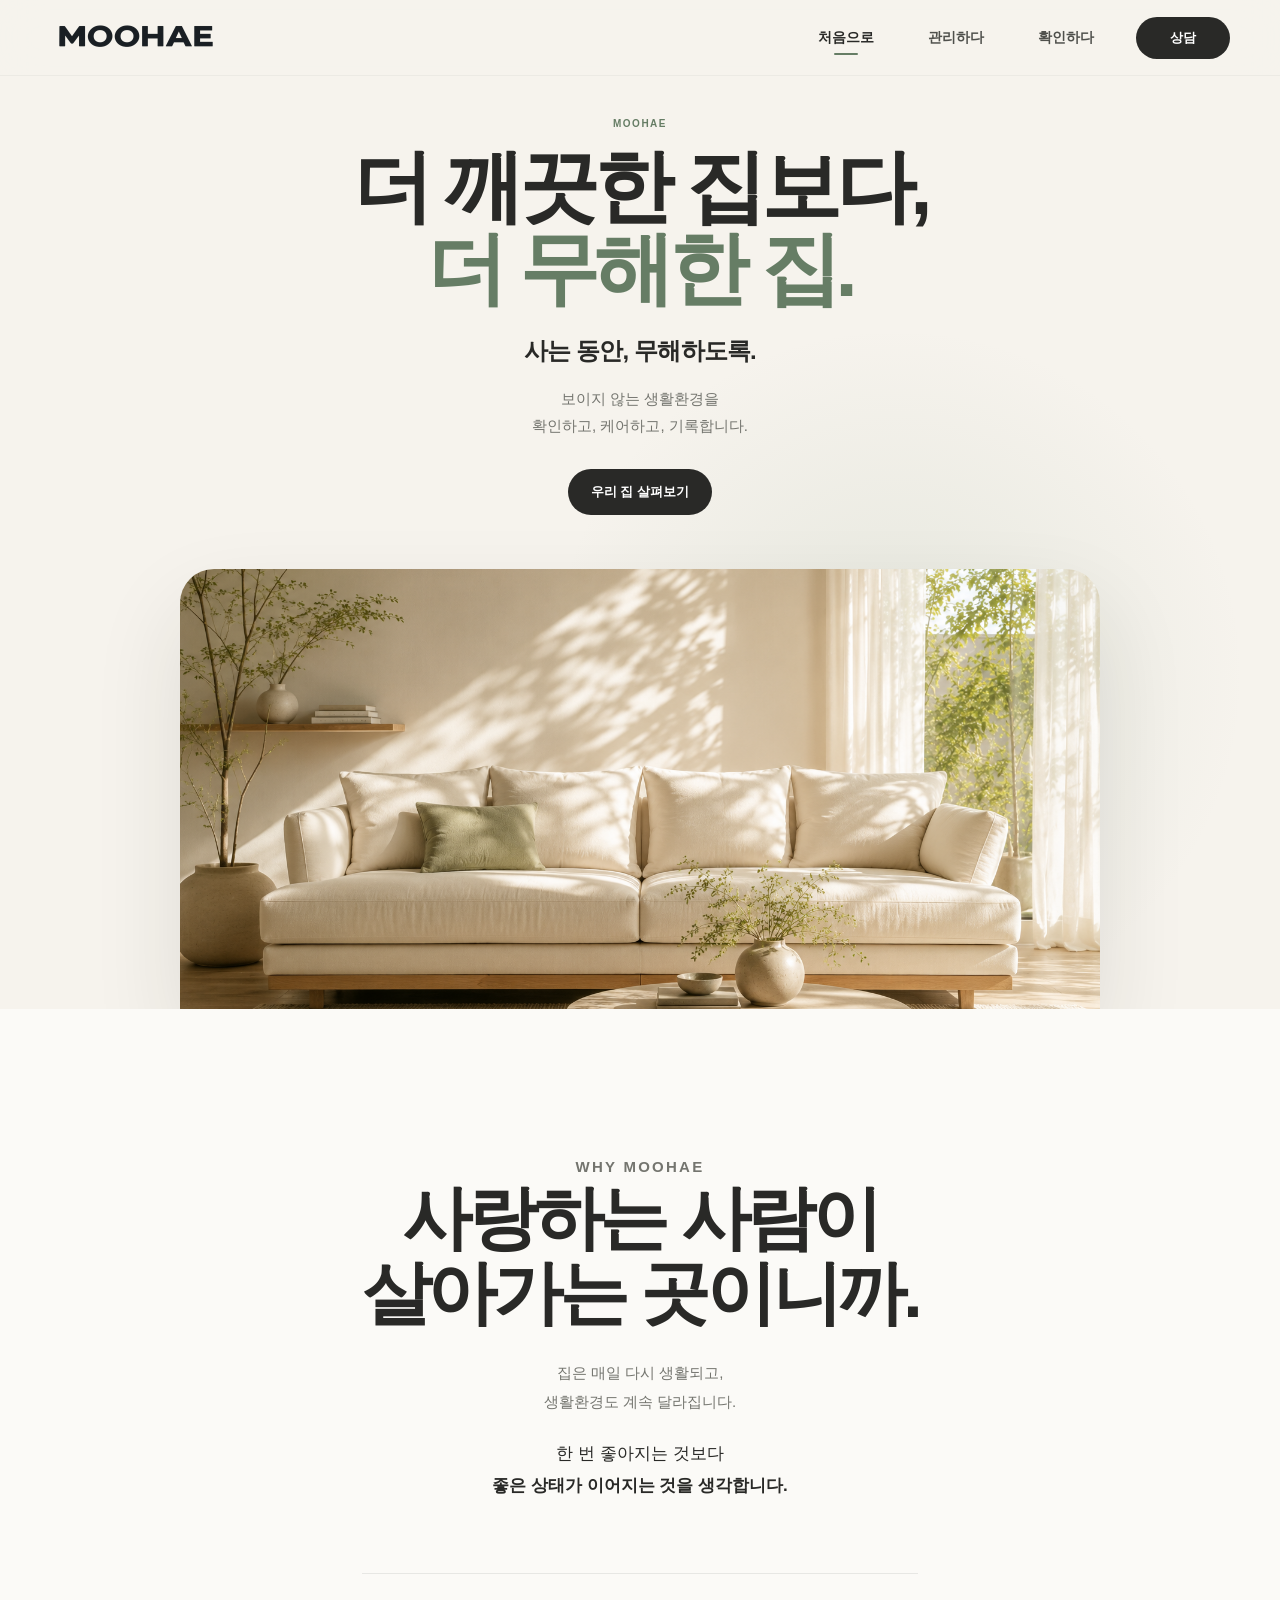
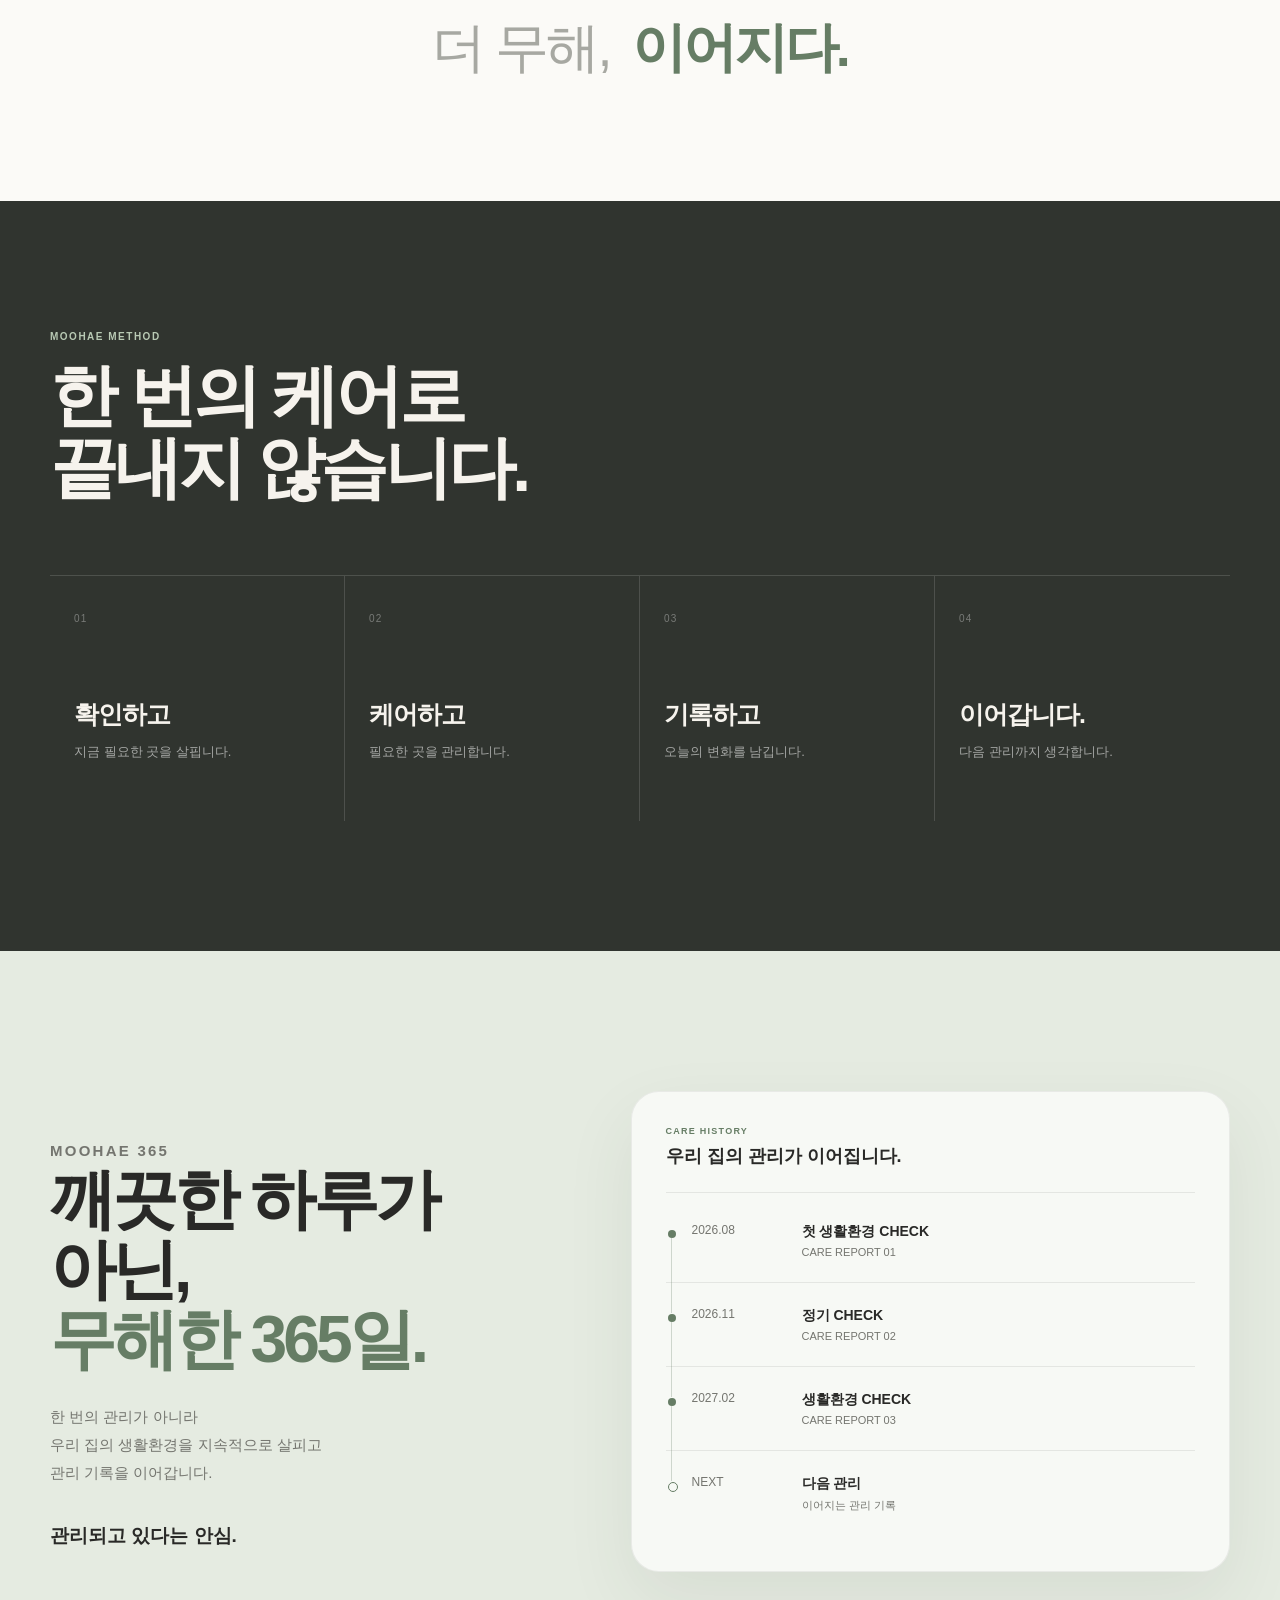
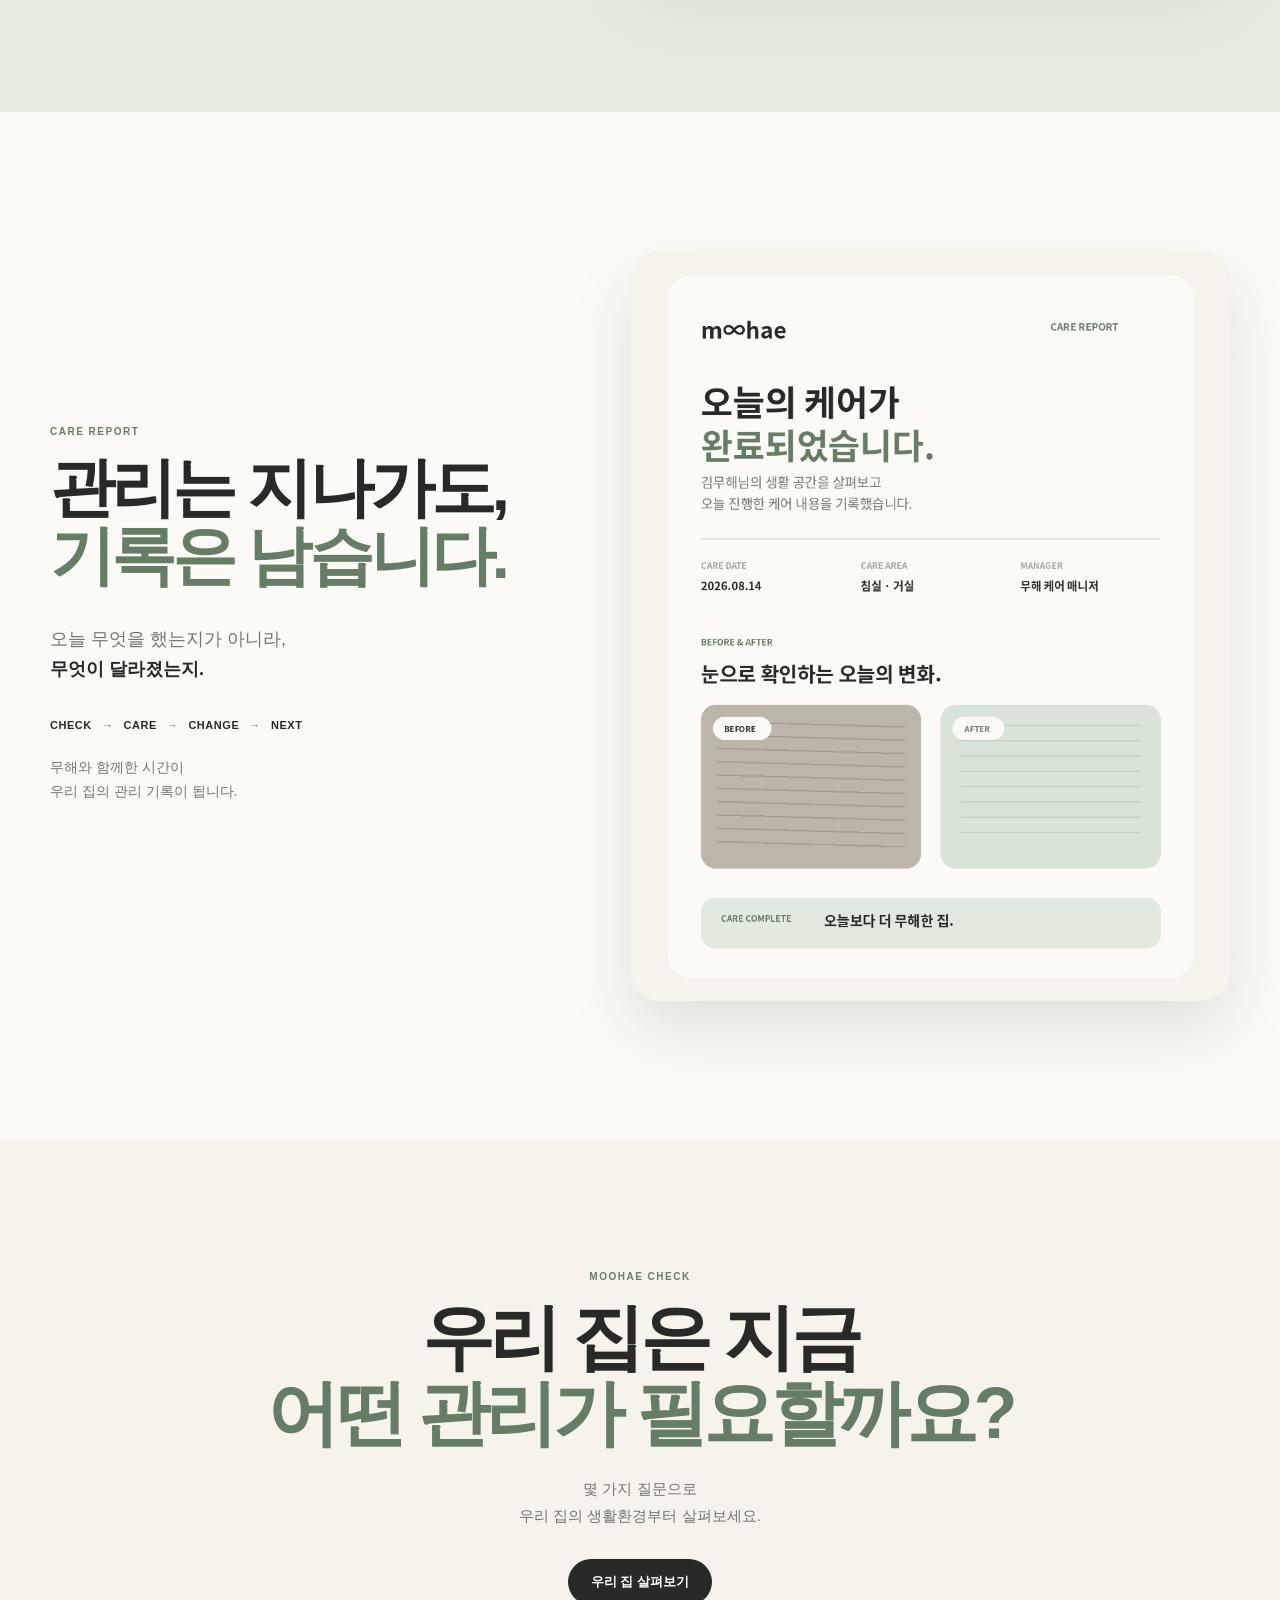
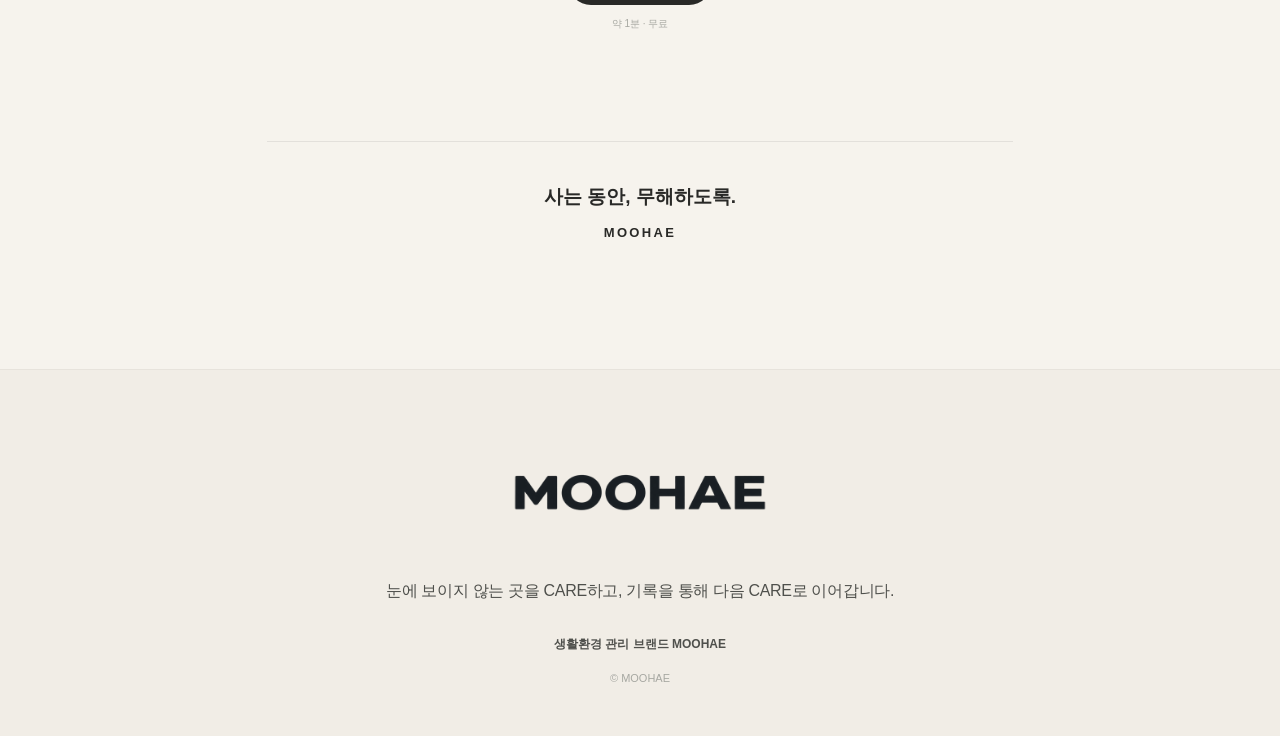
==== index.html @ 3dc52e5e "s" ====
<!DOCTYPE html>
<html lang="ko">
<head>
  <meta charset="UTF-8">
  <meta name="viewport" content="width=device-width,initial-scale=1,viewport-fit=cover">
  <title>무해 MOOHAE — 더 깨끗한 집보다, 더 무해한 집</title>
  <meta name="description" content="더 깨끗한 집보다, 더 무해한 집. 사는 동안, 무해하도록. 무해는 보이지 않는 생활환경을 확인하고, 케어하고, 기록하며 관리의 흐름을 이어갑니다.">
  <meta http-equiv="Content-Security-Policy" content="default-src 'self'; base-uri 'none'; object-src 'none'; script-src 'self'; style-src 'self' 'unsafe-inline'; img-src 'self' data:; font-src 'self'; connect-src 'none'; frame-src 'none'; media-src 'none'; form-action 'self'; upgrade-insecure-requests">
  <meta name="referrer" content="strict-origin-when-cross-origin">
  <link rel="stylesheet" href="./assets/css/site.css">
  <link rel="stylesheet" href="./assets/css/index.css?v=20260820-2">
</head>
<body data-page="home">
  <div id="site-header"></div>

  <main>
    <!-- 01 HERO -->
    <section class="hero" aria-labelledby="hero-title">
      <div class="hero-copy reveal">
        <p class="eyebrow">MOOHAE</p>
        <h1 id="hero-title">더 깨끗한 집보다,<strong>더 무해한 집.</strong></h1>
        <p class="hero-slogan">사는 동안, 무해하도록.</p>
        <p class="hero-description">보이지 않는 생활환경을<br>확인하고, 케어하고, 기록합니다.</p>
        <div class="hero-actions">
          <a href="./diagnosis.html" class="btn-primary">우리 집 살펴보기</a>
        </div>
      </div>
      <div class="hero-photo reveal" role="img" aria-label="햇살이 머무는 정돈된 생활 공간"></div>
    </section>

    <!-- 02 WHY -->
    <section class="why" id="point-of-view" aria-labelledby="why-title">
      <div class="why-inner reveal">
        <p class="eyebrow">WHY MOOHAE</p>
        <h2 id="why-title">사랑하는 사람이<br>살아가는 곳이니까.</h2>
        <p>집은 매일 다시 생활되고,<br>생활환경도 계속 달라집니다.</p>
        <p class="why-emphasis">한 번 좋아지는 것보다<br><strong>좋은 상태가 이어지는 것을 생각합니다.</strong></p>
        <div class="philosophy-signature" aria-label="무해 핵심 철학">
          <span>더 무해,</span>
          <strong>이어지다.</strong>
        </div>
      </div>
    </section>

    <!-- 03 METHOD -->
    <section class="method" aria-labelledby="method-title">
      <div class="wrap">
        <div class="method-header reveal">
          <p class="eyebrow">MOOHAE METHOD</p>
          <h2 id="method-title">한 번의 케어로<br>끝내지 않습니다.</h2>
        </div>

        <div class="method-grid">
          <article class="method-item reveal">
            <span>01</span>
            <h3>확인하고</h3>
            <p>지금 필요한 곳을 살핍니다.</p>
          </article>
          <article class="method-item reveal">
            <span>02</span>
            <h3>케어하고</h3>
            <p>필요한 곳을 관리합니다.</p>
          </article>
          <article class="method-item reveal">
            <span>03</span>
            <h3>기록하고</h3>
            <p>오늘의 변화를 남깁니다.</p>
          </article>
          <article class="method-item reveal">
            <span>04</span>
            <h3>이어갑니다.</h3>
            <p>다음 관리까지 생각합니다.</p>
          </article>
        </div>
      </div>
    </section>

    <!-- 04 MOOHAE 365 -->
    <section class="moohae365" id="moohae365" aria-labelledby="moohae365-title">
      <div class="wrap moohae365-grid">
        <div class="moohae365-copy reveal">
          <p class="eyebrow">MOOHAE 365</p>
          <h2 id="moohae365-title">깨끗한 하루가 아닌,<strong>무해한 365일.</strong></h2>
          <p>한 번의 관리가 아니라<br>우리 집의 생활환경을 지속적으로 살피고<br>관리 기록을 이어갑니다.</p>
          <p class="安心">관리되고 있다는 안심.</p>
        </div>

        <div class="history-card reveal" aria-label="MOOHAE 365 관리 이력 예시">
          <div class="history-head">
            <span>CARE HISTORY</span>
            <strong>우리 집의 관리가 이어집니다.</strong>
          </div>
          <ol class="history-line">
            <li>
              <time>2026.08</time>
              <div><strong>첫 생활환경 CHECK</strong><span>CARE REPORT 01</span></div>
            </li>
            <li>
              <time>2026.11</time>
              <div><strong>정기 CHECK</strong><span>CARE REPORT 02</span></div>
            </li>
            <li>
              <time>2027.02</time>
              <div><strong>생활환경 CHECK</strong><span>CARE REPORT 03</span></div>
            </li>
            <li class="next">
              <time>NEXT</time>
              <div><strong>다음 관리</strong><span>이어지는 관리 기록</span></div>
            </li>
          </ol>
        </div>
      </div>
    </section>

    <!-- 05 RECORD -->
    <section class="record" aria-labelledby="record-title">
      <div class="wrap record-grid">
        <div class="record-copy reveal">
          <p class="eyebrow">CARE REPORT</p>
          <h2 id="record-title">관리는 지나가도,<strong>기록은 남습니다.</strong></h2>
          <p class="record-quote">오늘 무엇을 했는지가 아니라,<br><strong>무엇이 달라졌는지.</strong></p>
          <div class="record-flow" aria-label="Care Report 구성">
            <span>CHECK</span><i>→</i><span>CARE</span><i>→</i><span>CHANGE</span><i>→</i><span>NEXT</span>
          </div>
          <p class="record-note">무해와 함께한 시간이<br>우리 집의 관리 기록이 됩니다.</p>
         
        </div>
        <div class="report-mini reveal"><img src="./assets/images/care-report-preview.png" alt="무해 Care Report 미리보기"></div>
      </div>
    </section>

    <!-- 06 FINAL -->
    <section class="final" aria-labelledby="final-title">
      <div class="final-inner reveal">
        <p class="eyebrow">MOOHAE CHECK</p>
        <h2 id="final-title">우리 집은 지금<br><strong>어떤 관리가 필요할까요?</strong></h2>
        <p>몇 가지 질문으로<br>우리 집의 생활환경부터 살펴보세요.</p>
        <a href="./diagnosis.html" class="btn-primary">우리 집 살펴보기</a>
        <small>약 1분 · 무료</small>

        <div class="final-signature">
          <p>사는 동안, 무해하도록.</p>
          <strong>MOOHAE</strong>
        </div>
      </div>
    </section>
  </main>

  <div id="site-footer"></div>
  <script src="./assets/js/site.js?v=20260903-1"></script>
  <script src="./assets/js/index.js"></script>
</body>
</html>
---- assets/css/site.css ----
/* ============================================================
   MOOHAE GLOBAL SITE
   SITE.CSS

   PUBLIC SITE
   - index.html
   - care.html
   - diagnosis.html

   FINAL LOGO:
   assets/images/moohae-logo.webp
   ============================================================ */


/* ============================================================
   ROOT
   ============================================================ */

:root {

  --cream:
    #f6f3ed;

  --cream-deep:
    #efebe4;

  --paper:
    #fbfaf7;

  --white:
    #ffffff;

  --ink:
    #292927;

  --ink-soft:
    #4f504c;

  --gray:
    #74756f;

  --gray-light:
    #a7a8a2;

  --sage:
    #8fa88c;

  --sage-dark:
    #667d65;

  --sage-soft:
    #e2e9df;

  --forest:
    #173c2c;

  --blue:
    #47778e;

  --line:
    rgba(
      41,
      41,
      39,
      0.09
    );

  --max:
    1180px;

  --header-height:
    76px;

  --ease:
    cubic-bezier(
      .22,
      1,
      .36,
      1
    );
}


/* ============================================================
   RESET
   ============================================================ */

* {
  box-sizing:
    border-box;
}


html {
  scroll-behavior:
    smooth;
}


body {
  margin:
    0;

  overflow-x:
    hidden;

  background:
    var(--cream);

  color:
    var(--ink);

  font-family:
    "Pretendard Variable",
    Pretendard,
    -apple-system,
    BlinkMacSystemFont,
    "Segoe UI",
    sans-serif;

  -webkit-font-smoothing:
    antialiased;

  text-rendering:
    optimizeLegibility;

  word-break:
    keep-all;
}


a {
  color:
    inherit;

  text-decoration:
    none;
}


img {
  max-width:
    100%;
}


button,
input,
textarea,
select {
  font:
    inherit;
}


/* ============================================================
   HEADER
   ============================================================ */

.nav {
  position:
    fixed;

  top:
    0;

  left:
    0;

  z-index:
    1000;

  width:
    100%;

  height:
    var(--header-height);

  background:
    rgba(
      246,
      243,
      237,
      .91
    );

  border-bottom:
    1px solid
    rgba(
      41,
      41,
      39,
      .045
    );

  backdrop-filter:
    blur(
      20px
    );

  -webkit-backdrop-filter:
    blur(
      20px
    );

  transition:
    background
      .25s ease,
    border-color
      .25s ease,
    box-shadow
      .25s ease;
}


.nav.scrolled {
  background:
    rgba(
      246,
      243,
      237,
      .98
    );

  border-bottom-color:
    var(--line);

  box-shadow:
    0 5px 24px
    rgba(
      36,
      39,
      33,
      .025
    );
}


.nav-inner {
  display:
    flex;

  align-items:
    center;

  width:
    min(
      var(--max),
      calc(
        100% - 48px
      )
    );

  height:
    100%;

  margin:
    0 auto;
}


/* ============================================================
   FINAL MOOHAE LOGO
   ============================================================ */

.logo {
  flex:
    0 0 auto;

  display:
    flex;

  align-items:
    center;

  justify-content:
    flex-start;

  width:
    172px;

  height:
    62px;

  overflow:
    visible;
}


.logo img {
  display:
    block;

  width:
    100%;

  height:
    58px;

  object-fit:
    contain;

  object-position:
    left center;

  background:
    transparent;

  border:
    0;

  outline:
    0;

  user-select:
    none;

  -webkit-user-drag:
    none;
}


/* ============================================================
   DESKTOP NAVIGATION
   ============================================================ */

.nav-menu {
  display:
    flex;

  align-items:
    center;

  gap:
    54px;

  margin-left:
    auto;

  color:
    var(--ink-soft);

  font-size:
    14px;

  font-weight:
    650;
}


.nav-menu a {
  position:
    relative;

  display:
    inline-flex;

  align-items:
    center;

  min-height:
    42px;

  padding:
    4px 0;

  transition:
    color
      .2s ease;
}


.nav-menu a:hover {
  color:
    var(--ink);
}


.nav-menu a::after {
  content:
    "";

  position:
    absolute;

  bottom:
    4px;

  left:
    50%;

  width:
    0;

  height:
    2px;

  border-radius:
    999px;

  background:
    var(--sage-dark);

  transform:
    translateX(
      -50%
    );

  transition:
    width
      .25s
      var(--ease);
}


.nav-menu a:hover::after {
  width:
    14px;
}


.nav-menu a.active {
  color:
    var(--ink);

  font-weight:
    750;
}


.nav-menu a.active::after {
  width:
    24px;
}


/* ============================================================
   CONSULT CTA
   ============================================================ */

.nav-cta {
  display:
    inline-flex;

  align-items:
    center;

  justify-content:
    center;

  flex:
    0 0 auto;

  min-width:
    94px;

  min-height:
    42px;

  margin-left:
    42px;

  padding:
    0 22px;

  border-radius:
    999px;

  background:
    var(--ink);

  color:
    #ffffff;

  font-size:
    13px;

  font-weight:
    750;

  white-space:
    nowrap;

  transition:
    transform
      .2s ease,
    background
      .2s ease;
}


.nav-cta:hover {
  transform:
    translateY(
      -1px
    );

  background:
    #1f201e;
}


/* ============================================================
   MOBILE TOGGLE
   ============================================================ */

.mobile-toggle {
  display:
    none;

  flex-direction:
    column;

  align-items:
    center;

  justify-content:
    center;

  gap:
    5px;

  width:
    44px;

  height:
    44px;

  margin-left:
    auto;

  padding:
    8px;

  border:
    0;

  border-radius:
    999px;

  background:
    transparent;

  cursor:
    pointer;
}


.mobile-toggle span {
  display:
    block;

  width:
    24px;

  height:
    2px;

  border-radius:
    99px;

  background:
    var(--ink);

  transform-origin:
    center;

  transition:
    transform
      .22s ease,
    opacity
      .18s ease;
}


.mobile-toggle.open span:nth-child(1) {
  transform:
    translateY(
      7px
    )
    rotate(
      45deg
    );
}


.mobile-toggle.open span:nth-child(2) {
  opacity:
    0;
}


.mobile-toggle.open span:nth-child(3) {
  transform:
    translateY(
      -7px
    )
    rotate(
      -45deg
    );
}


/* ============================================================
   MOBILE PANEL
   ============================================================ */

.mobile-panel {
  display:
    none;

  position:
    fixed;

  top:
    var(--header-height);

  right:
    0;

  left:
    0;

  z-index:
    999;

  padding:
    14px 24px 28px;

  background:
    rgba(
      246,
      243,
      237,
      .985
    );

  border-bottom:
    1px solid
    var(--line);

  backdrop-filter:
    blur(
      20px
    );

  -webkit-backdrop-filter:
    blur(
      20px
    );

  box-shadow:
    0 14px 30px
    rgba(
      36,
      39,
      33,
      .05
    );
}


.mobile-panel.open {
  display:
    block;
}


.mobile-panel > a {
  display:
    flex;

  align-items:
    center;

  min-height:
    58px;

  border-bottom:
    1px solid
    var(--line);

  color:
    var(--gray);

  font-size:
    15px;

  font-weight:
    650;
}


.mobile-panel > a.active {
  color:
    var(--ink);

  font-weight:
    800;
}


.mobile-panel .mobile-consult-link {
  justify-content:
    center;

  min-height:
    50px;

  margin-top:
    18px;

  border:
    0;

  border-radius:
    999px;

  background:
    var(--ink);

  color:
    #fff;

  font-weight:
    750;
}


/* ============================================================
   COMMON LAYOUT
   ============================================================ */

.wrap {
  width:
    min(
      var(--max),
      calc(
        100% - 48px
      )
    );

  margin:
    0 auto;
}


.eyebrow {
  margin:
    0 0 17px;

  color:
    var(--sage-dark);

  font-size:
    10px;

  font-weight:
    800;

  letter-spacing:
    .15em;
}


/* ============================================================
   COMMON BUTTONS
   ============================================================ */

.btn-primary {
  display:
    inline-flex;

  align-items:
    center;

  justify-content:
    center;

  min-height:
    46px;

  padding:
    0 23px;

  border:
    0;

  border-radius:
    999px;

  background:
    var(--ink);

  color:
    #ffffff;

  font-size:
    13px;

  font-weight:
    700;

  cursor:
    pointer;

  transition:
    transform
      .2s ease,
    background
      .2s ease;
}


.btn-primary:hover {
  transform:
    translateY(
      -1px
    );

  background:
    #1f201e;
}


.btn-text {
  display:
    inline-flex;

  align-items:
    center;

  color:
    var(--blue);

  font-size:
    13px;

  font-weight:
    650;
}


.btn-text::after {
  content:
    " →";

  margin-left:
    3px;
}


/* ============================================================
   FOOTER
   ============================================================ */

.footer {
  padding:
    78px 24px 52px;

  overflow:
    hidden;

  text-align:
    center;

  background:
    #f1ede6;

  border-top:
    1px solid
    rgba(
      41,
      41,
      39,
      .05
    );

  color:
    var(--gray);
}


/* ============================================================
   FOOTER LOGO
   ============================================================ */

.footer-logo {
  display:
    flex;

  align-items:
    center;

  justify-content:
    center;

  width:
    280px;

  margin:
    0 auto 34px;

  overflow:
    visible;
}


.footer-logo img {
  display:
    block;

  width:
    100%;

  height:
    auto;

  max-height:
    150px;

  object-fit:
    contain;

  object-position:
    center;

  background:
    transparent;

  border:
    0;

  user-select:
    none;

  -webkit-user-drag:
    none;
}


.footer-message {
  max-width:
    720px;

  margin:
    0 auto;

  color:
    var(--ink-soft);

  font-size:
    16px;

  line-height:
    1.8;

  letter-spacing:
    -.02em;
}


.footer-brand {
  margin:
    30px 0 0;

  color:
    var(--ink-soft);

  font-size:
    12px;

  font-weight:
    600;
}


.footer-copyright {
  margin:
    19px 0 0;

  color:
    var(--gray-light);

  font-size:
    11px;
}


/* ============================================================
   REVEAL
   ============================================================ */

.reveal {
  opacity:
    0;

  filter:
    blur(
      7px
    );

  transform:
    translateY(
      12px
    );

  transition:
    opacity
      .85s
      var(--ease),
    filter
      .9s
      var(--ease),
    transform
      .9s
      var(--ease);
}


.reveal.in-view {
  opacity:
    1;

  filter:
    none;

  transform:
    none;
}


/* ============================================================
   TABLET
   ============================================================ */

@media (
  max-width:
    920px
) {

  .logo {
    width:
      154px;
  }


  .nav-menu {
    gap:
      32px;

    font-size:
      13px;
  }


  .nav-cta {
    min-width:
      86px;

    margin-left:
      28px;

    padding:
      0 18px;
  }

}


/* ============================================================
   MOBILE
   ============================================================ */

@media (
  max-width:
    768px
) {

  :root {
    --header-height:
      66px;
  }


  .nav-inner,
  .wrap {
    width:
      calc(
        100% - 32px
      );
  }


  /* ----------------------------------------------------------
     Mobile logo
     ---------------------------------------------------------- */

  .logo {
    width:
      132px;

    height:
      54px;
  }


  .logo img {
    width:
      100%;

    height:
      48px;

    object-fit:
      contain;

    object-position:
      left center;
  }


  .nav-menu,
  .nav-cta {
    display:
      none;
  }


  .mobile-toggle {
    display:
      flex;
  }


  .mobile-panel {
    top:
      var(--header-height);

    padding-right:
      20px;

    padding-left:
      20px;
  }


  /* ----------------------------------------------------------
     Footer
     ---------------------------------------------------------- */

  .footer {
    padding:
      64px 20px 44px;
  }


  .footer-logo {
    width:
      230px;

    margin-bottom:
      28px;
  }


  .footer-logo img {
    max-height:
      125px;
  }


  .footer-message {
    max-width:
      340px;

    font-size:
      14px;

    line-height:
      1.75;
  }


  .footer-brand {
    margin-top:
      25px;

    font-size:
      11px;
  }


  .footer-copyright {
    font-size:
      10px;
  }

}


/* ============================================================
   SMALL MOBILE
   ============================================================ */

@media (
  max-width:
    420px
) {

  .nav-inner {
    width:
      calc(
        100% - 26px
      );
  }


  .logo {
    width:
      120px;

    height:
      50px;
  }


  .logo img {
    height:
      44px;
  }


  .mobile-toggle {
    width:
      40px;

    height:
      40px;
  }


  .footer-logo {
    width:
      210px;
  }

}


/* ============================================================
   VERY SMALL MOBILE
   ============================================================ */

@media (
  max-width:
    350px
) {

  .logo {
    width:
      108px;
  }


  .footer-logo {
    width:
      190px;
  }

}


/* ============================================================
   REDUCED MOTION
   ============================================================ */

@media (
  prefers-reduced-motion:
    reduce
) {

  html {
    scroll-behavior:
      auto;
  }


  *,
  *::before,
  *::after {
    animation-duration:
      .01ms !important;

    animation-iteration-count:
      1 !important;

    transition-duration:
      .01ms !important;
  }


  .reveal {
    opacity:
      1;

    filter:
      none;

    transform:
      none;
  }

}
---- assets/css/index.css ----
:root{
  --v3-dark:#30342f;
  --v3-warm:#f6f3ed;
  --v3-paper:#fbfaf7;
  --v3-sage:#667d65;
  --v3-soft:#e5ebe1;
}

.hero{
  min-height:100svh;
  padding:118px 20px 0;
  text-align:center;
  background:radial-gradient(circle at 70% 67%,rgba(143,168,140,.16),transparent 31%),var(--cream)
}
.hero-copy{max-width:820px;margin:auto}
.hero h1{margin:0;font-size:clamp(46px,6.3vw,80px);line-height:1.03;letter-spacing:-.065em;font-weight:650}
.hero h1 strong{display:block;color:var(--sage-dark);font-weight:750}
.hero-slogan{margin:24px 0 0;font-size:clamp(18px,2vw,24px);font-weight:650;letter-spacing:-.035em}
.hero-description{margin:18px auto 0;color:var(--gray);font-size:15px;line-height:1.8}
.hero-actions{margin-top:30px}
.hero-photo{
  width:min(920px,94vw);height:440px;margin:54px auto 0;border-radius:34px 34px 0 0;
  background-image:url("../images/hero-sofa.png");background-size:cover;background-position:center;
  box-shadow:0 40px 90px rgba(40,40,30,.11)
}

.why{
  min-height:88svh;padding:110px 24px;display:flex;align-items:center;justify-content:center;
  text-align:center;background:var(--paper)
}
.why-inner{max-width:850px}
.why h2{margin:0;font-size:clamp(42px,5.7vw,70px);line-height:1.07;letter-spacing:-.06em}
.why p{margin:28px auto 0;color:var(--gray);font-size:15px;line-height:1.9}
.why .why-emphasis{margin-top:22px;color:var(--ink);font-size:17px}
.philosophy-signature{margin-top:70px;padding-top:38px;border-top:1px solid var(--line);font-size:clamp(31px,4.4vw,54px);letter-spacing:-.055em}
.philosophy-signature span{color:var(--gray-light)}
.philosophy-signature strong{margin-left:10px;color:var(--sage-dark)}

.method{padding:130px 0;background:var(--v3-dark);color:#f6f3ed}
.method .eyebrow{color:#b8c9b4}
.method-header{max-width:760px;margin-bottom:72px}
.method-header h2{margin:0;font-size:clamp(42px,5.6vw,68px);line-height:1.06;letter-spacing:-.06em}
.method-grid{display:grid;grid-template-columns:repeat(4,1fr);border-top:1px solid rgba(255,255,255,.14)}
.method-item{min-height:245px;padding:32px 24px;border-right:1px solid rgba(255,255,255,.14)}
.method-item:last-child{border-right:0}
.method-item>span{color:rgba(255,255,255,.35);font-size:10px;letter-spacing:.12em}
.method-item h3{margin:72px 0 10px;font-size:25px;letter-spacing:-.04em}
.method-item p{margin:0;color:rgba(255,255,255,.56);font-size:13px;line-height:1.7}

.moohae365{padding:140px 0;background:var(--v3-soft)}
.moohae365-grid{display:grid;grid-template-columns:.9fr 1.1fr;gap:90px;align-items:center}
.moohae365-copy h2{margin:0;font-size:clamp(42px,5.5vw,66px);line-height:1.06;letter-spacing:-.06em}
.moohae365-copy h2 strong{display:block;color:var(--sage-dark)}
.moohae365-copy>p{margin:28px 0 0;color:var(--gray);font-size:15px;line-height:1.85}
.moohae365-copy .安心{margin-top:32px;color:var(--ink);font-size:19px;font-weight:750}
.history-card{padding:34px;border-radius:28px;background:rgba(255,255,255,.68);border:1px solid rgba(41,41,39,.07);box-shadow:0 28px 70px rgba(55,65,50,.08)}
.history-head{padding-bottom:24px;border-bottom:1px solid var(--line)}
.history-head span{display:block;color:var(--sage-dark);font-size:9px;font-weight:800;letter-spacing:.14em}
.history-head strong{display:block;margin-top:8px;font-size:18px}
.history-line{list-style:none;margin:0;padding:6px 0 0}
.history-line li{position:relative;display:grid;grid-template-columns:90px 1fr;gap:20px;padding:24px 0 24px 26px;border-bottom:1px solid var(--line)}
.history-line li:last-child{border-bottom:0}
.history-line li::before{content:"";position:absolute;left:2px;top:31px;width:8px;height:8px;border-radius:50%;background:var(--sage-dark)}
.history-line li:not(:last-child)::after{content:"";position:absolute;left:5px;top:39px;bottom:-31px;width:1px;background:rgba(102,125,101,.28)}
.history-line time{color:var(--gray);font-size:12px}
.history-line div strong,.history-line div span{display:block}
.history-line div strong{font-size:14px}.history-line div span{margin-top:5px;color:var(--gray);font-size:11px}
.history-line .next::before{background:transparent;border:1px solid var(--sage-dark)}

.record{padding:140px 0;background:var(--paper)}
.record-grid{display:grid;grid-template-columns:.9fr 1.1fr;gap:90px;align-items:center}
.record-copy h2{margin:0;font-size:clamp(42px,5.4vw,65px);line-height:1.06;letter-spacing:-.06em}
.record-copy h2 strong{display:block;color:var(--sage-dark)}
.record-quote{margin:34px 0 0;color:var(--gray);font-size:18px;line-height:1.65}
.record-quote strong{color:var(--ink)}
.record-flow{margin:34px 0 0;display:flex;align-items:center;gap:10px;flex-wrap:wrap;color:var(--ink);font-size:11px;font-weight:750;letter-spacing:.05em}
.record-flow i{color:var(--sage-dark);font-style:normal}
.record-note{margin:24px 0;color:var(--gray);font-size:14px;line-height:1.75}
.report-mini{
  width:100%;
  border-radius:28px;
  overflow:hidden;
  background:var(--cream-deep);
  box-shadow:0 28px 65px rgba(41,41,39,.12);
}
.report-mini img{
  display:block;
  width:100%;
  height:auto;
  object-fit:contain;
  object-position:center top;
}

.final{
  min-height:92svh;padding:110px 24px;display:flex;align-items:center;justify-content:center;
  text-align:center;background:var(--cream)
}
.final-inner{max-width:820px}
.final h2{margin:0;font-size:clamp(43px,6vw,72px);line-height:1.06;letter-spacing:-.062em}
.final h2 strong{display:block;color:var(--sage-dark)}
.final-inner>p:not(.eyebrow){margin:24px auto 30px;color:var(--gray);font-size:15px;line-height:1.8}
.final small{display:block;margin-top:12px;color:var(--gray-light);font-size:10px}
.final-signature{margin-top:110px;padding-top:42px;border-top:1px solid var(--line)}
.final-signature p{margin:0!important;color:var(--ink)!important;font-size:19px!important;font-weight:650}
.final-signature strong{display:block;margin-top:15px;font-size:13px;letter-spacing:.18em}

@media(max-width:768px){
  .hero{min-height:auto;padding-top:96px}.hero h1{max-width:370px;margin:auto;font-size:clamp(40px,11vw,48px)}
  .hero-slogan{font-size:18px}.hero-description{font-size:13px}.hero-photo{height:300px;margin-top:40px;border-radius:24px 24px 0 0}
  .why{min-height:78svh;padding:90px 20px}.why h2{font-size:39px}.why p{font-size:14px}.why .why-emphasis{font-size:15px}.philosophy-signature{margin-top:55px;font-size:31px}.philosophy-signature strong{display:block;margin:5px 0 0}
  .method{padding:90px 0}.method-header{text-align:center;margin:0 auto 50px}.method-header h2{font-size:39px}
  .method-grid{grid-template-columns:1fr 1fr}.method-item{min-height:190px;padding:24px 18px;border-bottom:1px solid rgba(255,255,255,.14)}.method-item:nth-child(2){border-right:0}.method-item h3{margin-top:45px;font-size:21px}
  .moohae365{padding:95px 0}.moohae365-grid{grid-template-columns:1fr;gap:45px}.moohae365-copy{text-align:center}.moohae365-copy h2{font-size:39px}.moohae365-copy>p{font-size:14px}.history-card{padding:25px 22px}.history-line li{grid-template-columns:70px 1fr;gap:12px;padding-left:22px}
  .record{padding:95px 0}.record-grid{grid-template-columns:1fr;gap:45px;text-align:center}.record-copy h2{font-size:39px}.record-flow{justify-content:center}.record-note{font-size:13px}.report-mini{min-height:0;transform:none}.report-mini img{width:100%;height:auto}
  .final{min-height:82svh;padding:90px 20px}.final h2{font-size:40px}.final-signature{margin-top:85px}
}


/* ===== V3 FIX: layout isolation / image alignment ===== */
.hero,
.why,
.method,
.moohae365,
.record,
.final{
  position:relative;
  width:100%;
  overflow:hidden;
}

.moohae365-grid,
.record-grid{
  min-width:0;
}

.moohae365-grid > *,
.record-grid > *{
  min-width:0;
}

.hero-photo{
  display:block;
  margin-left:auto;
  margin-right:auto;
  background-position:center center !important;
}

.history-card,
.report-mini{
  justify-self:stretch;
  align-self:center;
}

@media(max-width:768px){
  .moohae365-grid,
  .record-grid{
    display:grid !important;
    grid-template-columns:minmax(0,1fr) !important;
  }

  .history-card,
  .report-mini{
    width:100%;
    max-width:100%;
    margin-left:auto;
    margin-right:auto;
  }
}
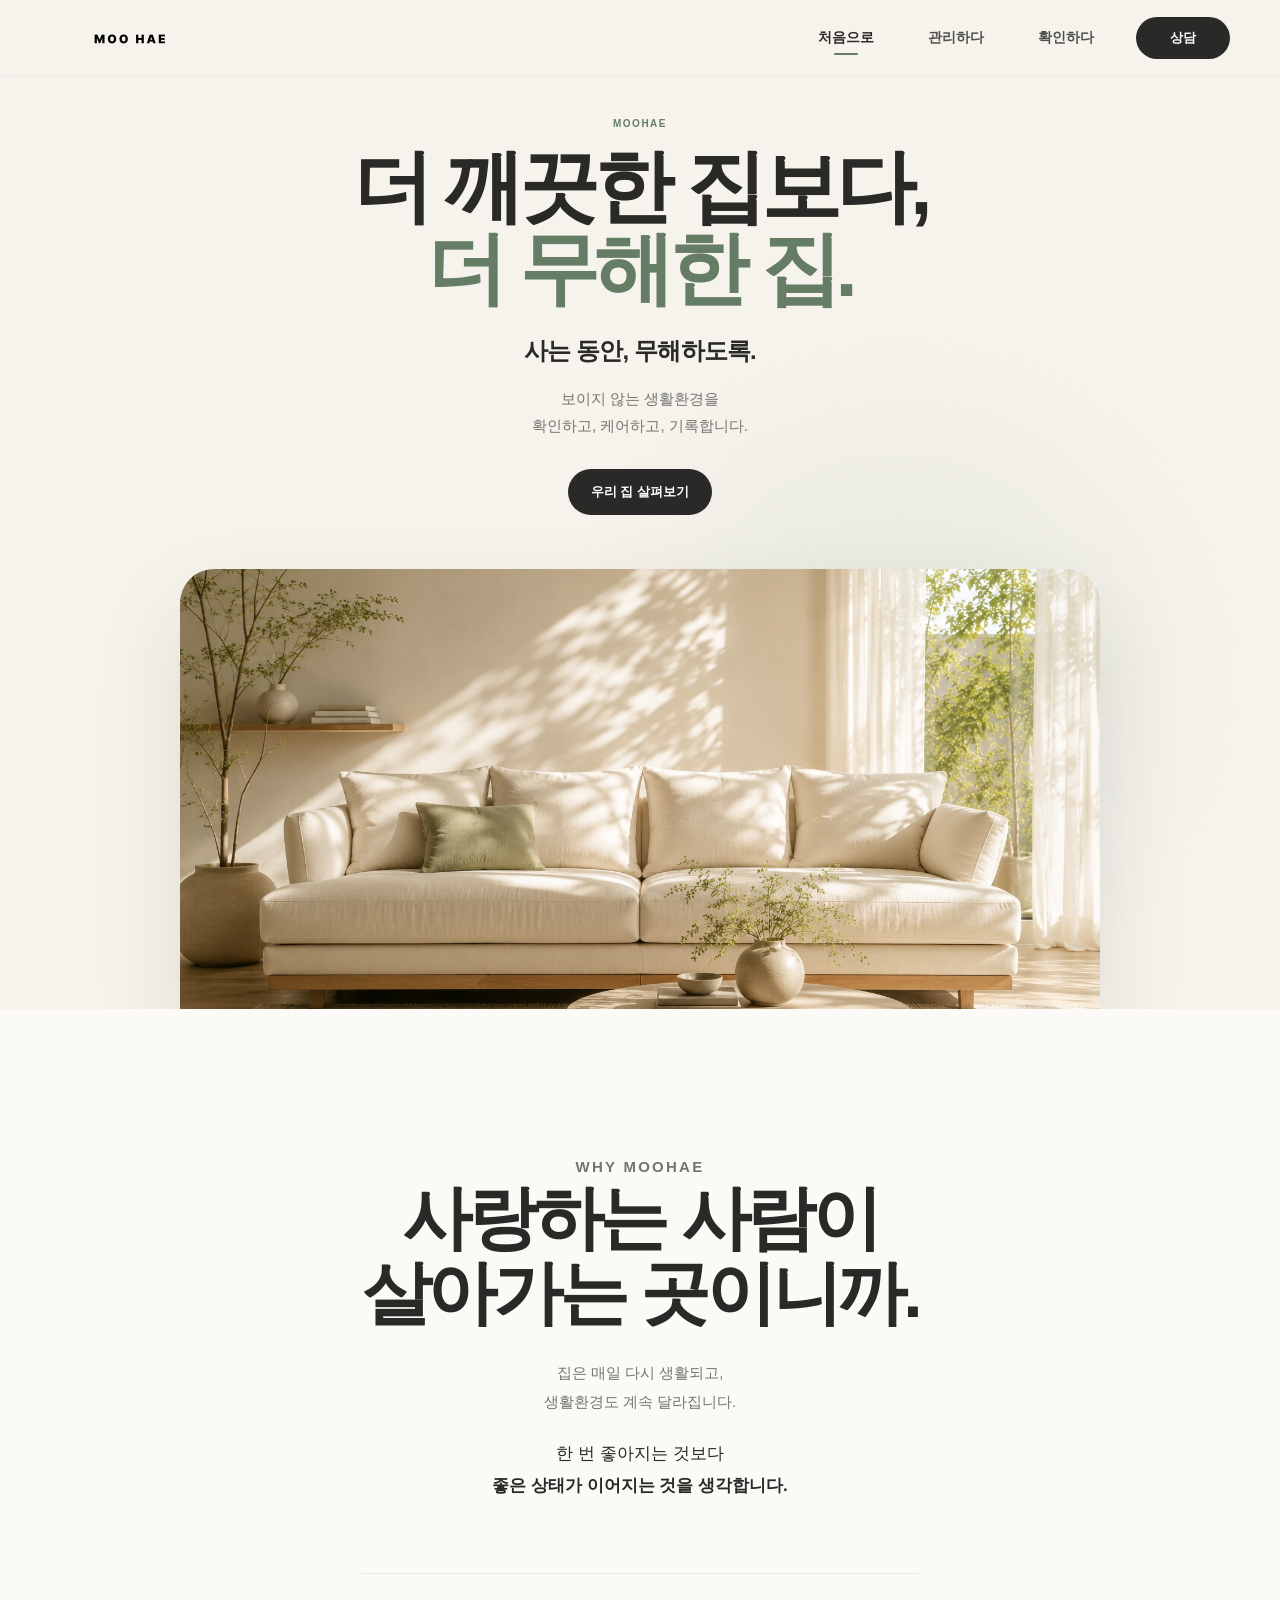
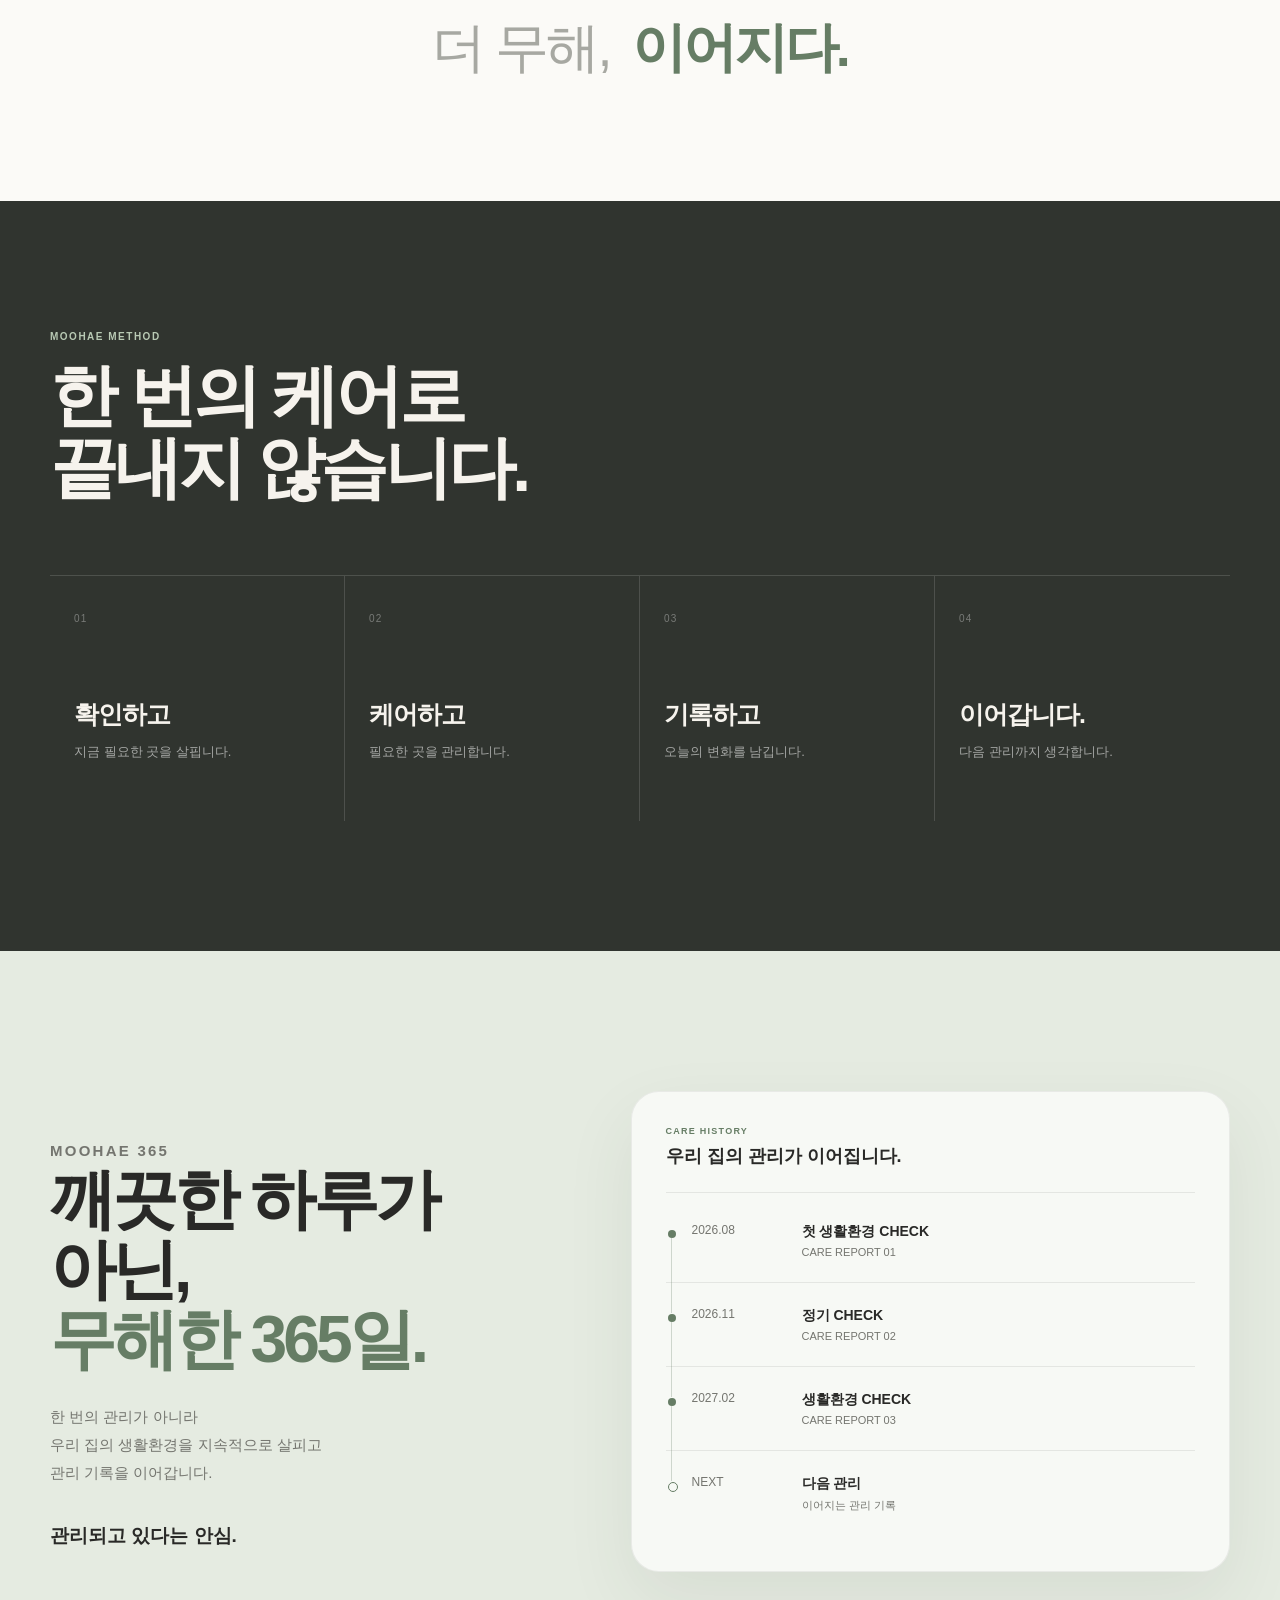
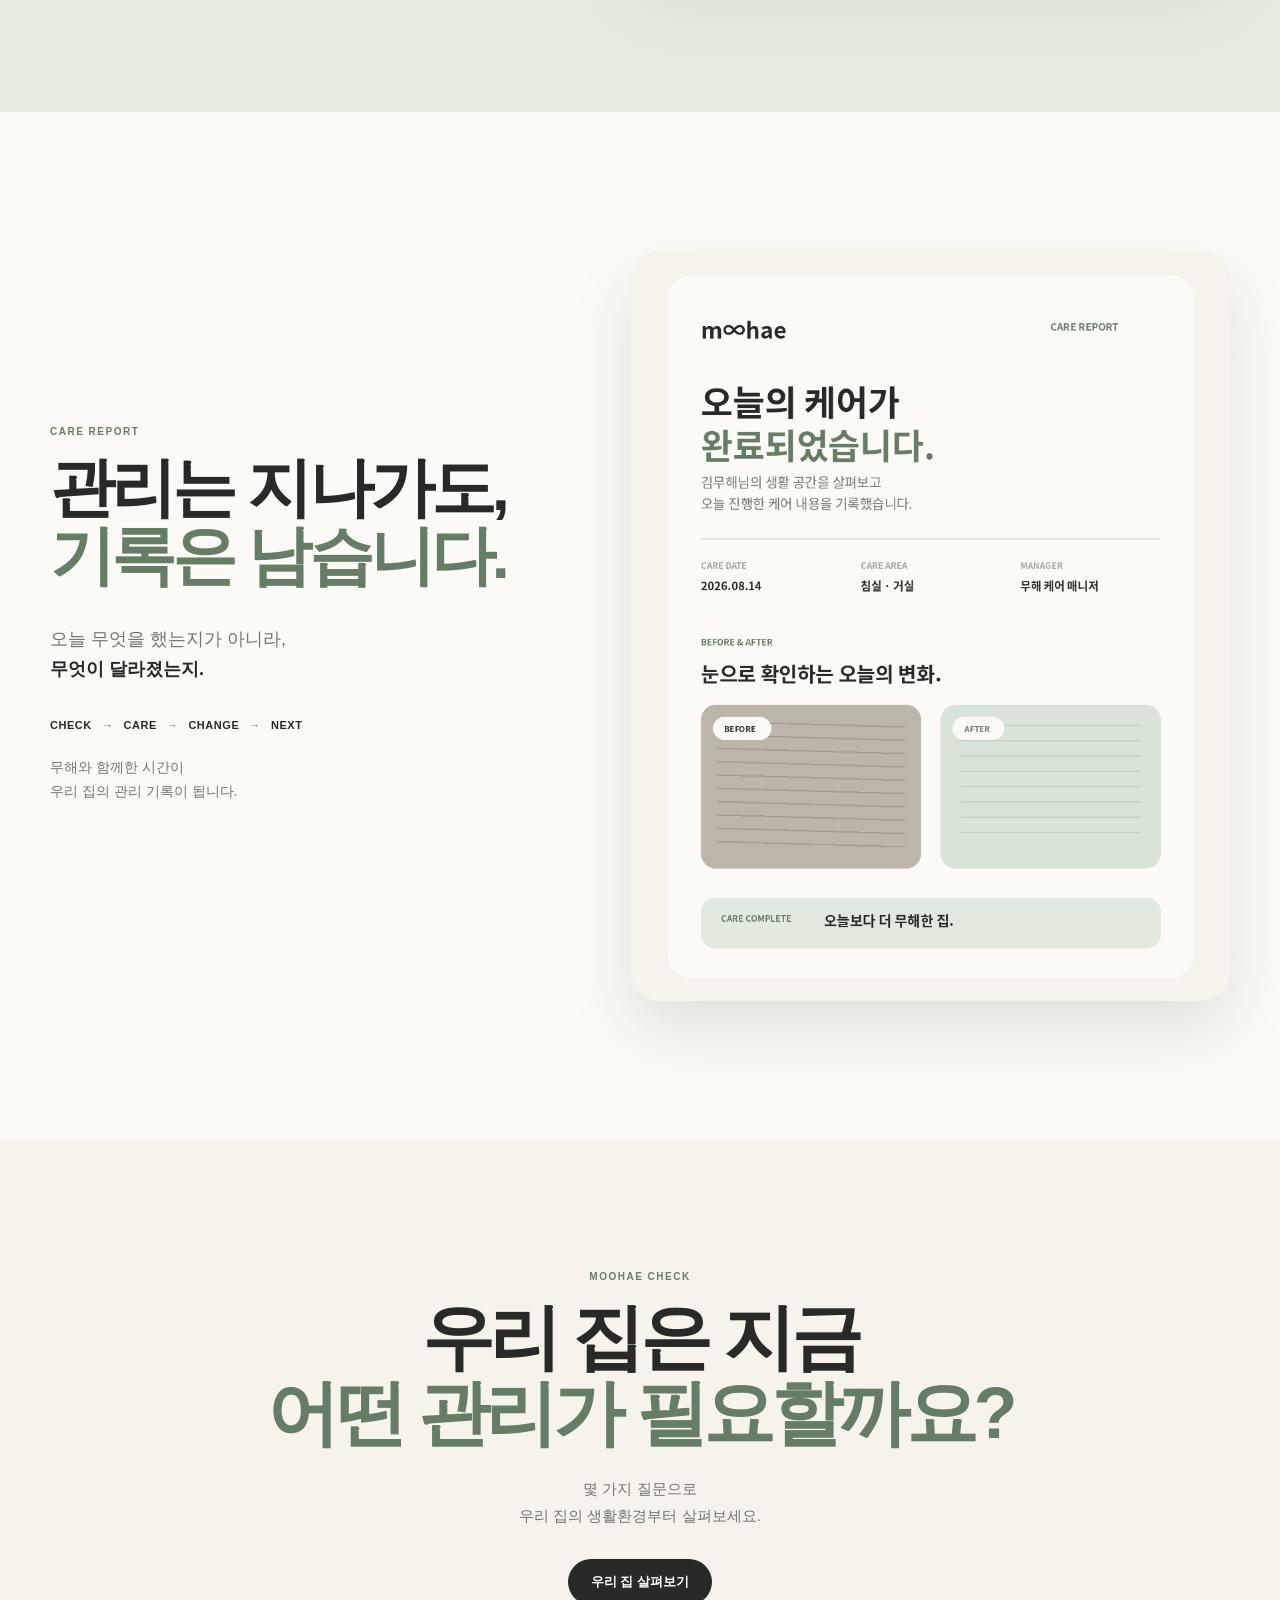
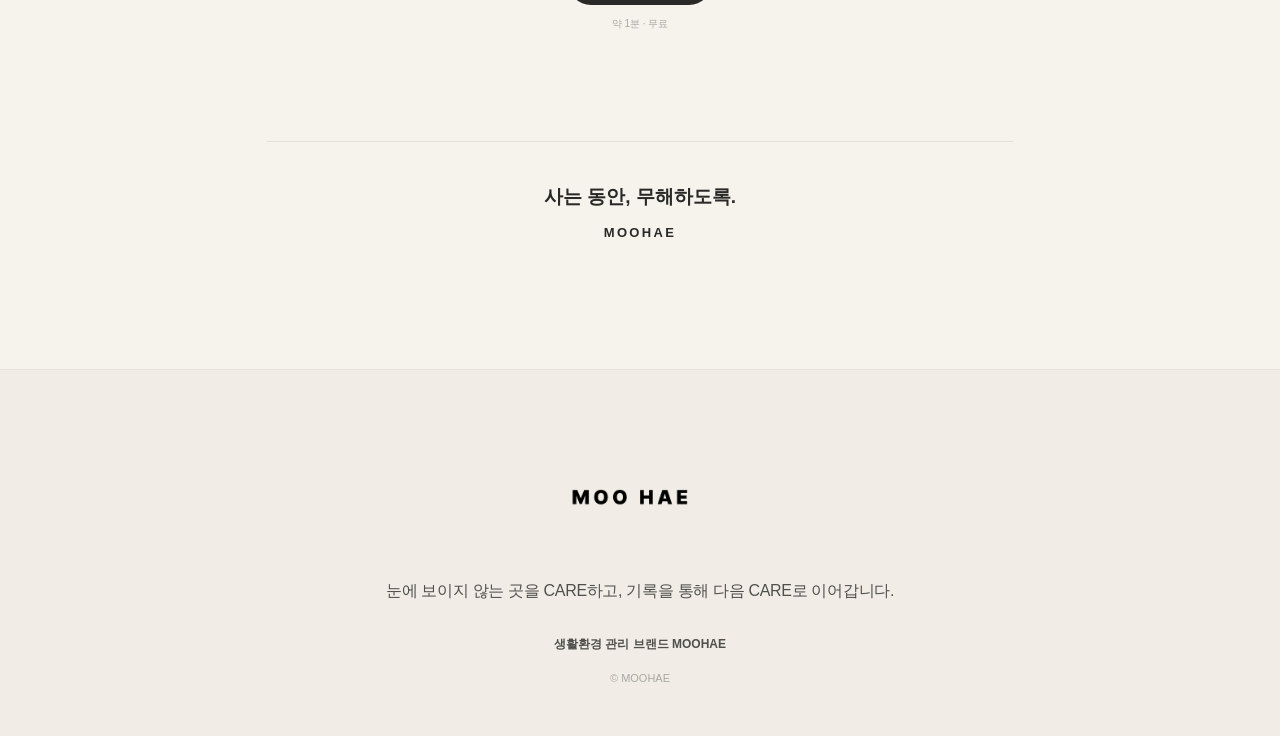
==== commit c05a285a: "Finalize refactor and HOME CHECK 6Q" ====
--- a/index.html
+++ b/index.html
@@ -7,8 +7,8 @@
   <meta name="description" content="더 깨끗한 집보다, 더 무해한 집. 사는 동안, 무해하도록. 무해는 보이지 않는 생활환경을 확인하고, 케어하고, 기록하며 관리의 흐름을 이어갑니다.">
   <meta http-equiv="Content-Security-Policy" content="default-src 'self'; base-uri 'none'; object-src 'none'; script-src 'self'; style-src 'self' 'unsafe-inline'; img-src 'self' data:; font-src 'self'; connect-src 'none'; frame-src 'none'; media-src 'none'; form-action 'self'; upgrade-insecure-requests">
   <meta name="referrer" content="strict-origin-when-cross-origin">
-  <link rel="stylesheet" href="./assets/css/site.css">
-  <link rel="stylesheet" href="./assets/css/index.css?v=20260820-2">
+  <link rel="stylesheet" href="./assets/css/site.css?v=20260905-4">
+  <link rel="stylesheet" href="./assets/css/index.css?v=20260905-4">
 </head>
 <body data-page="home">
   <div id="site-header"></div>
@@ -147,7 +147,7 @@
   </main>
 
   <div id="site-footer"></div>
-  <script src="./assets/js/site.js?v=20260903-1"></script>
-  <script src="./assets/js/index.js"></script>
+  <script src="./assets/js/site.js?v=20260905-4"></script>
+  <script src="./assets/js/index.js?v=20260905-4"></script>
 </body>
 </html>
--- a/assets/css/index.css
+++ b/assets/css/index.css
@@ -20,7 +20,7 @@
 .hero-actions{margin-top:30px}
 .hero-photo{
   width:min(920px,94vw);height:440px;margin:54px auto 0;border-radius:34px 34px 0 0;
-  background-image:url("../images/hero-sofa.png");background-size:cover;background-position:center;
+  background-image:url("../images/hero-sofa.webp");background-size:cover;background-position:center;
   box-shadow:0 40px 90px rgba(40,40,30,.11)
 }
 
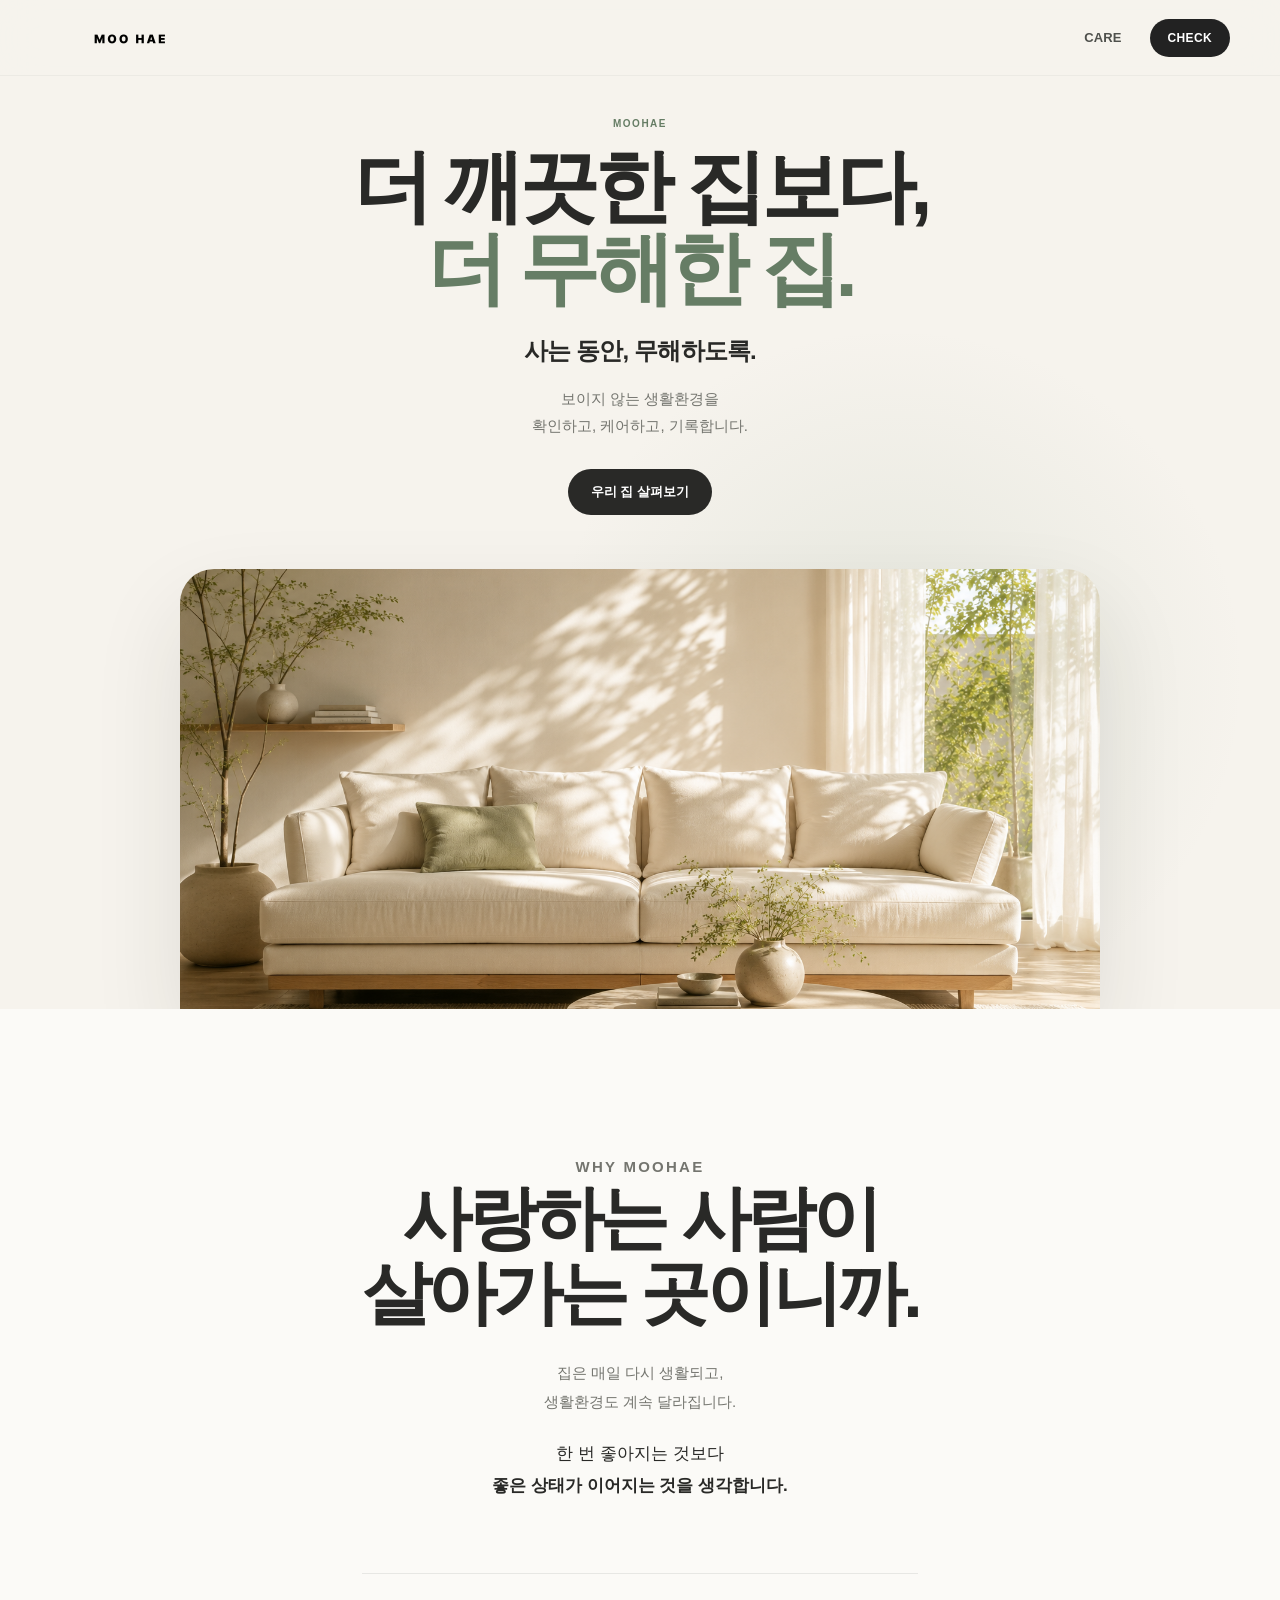
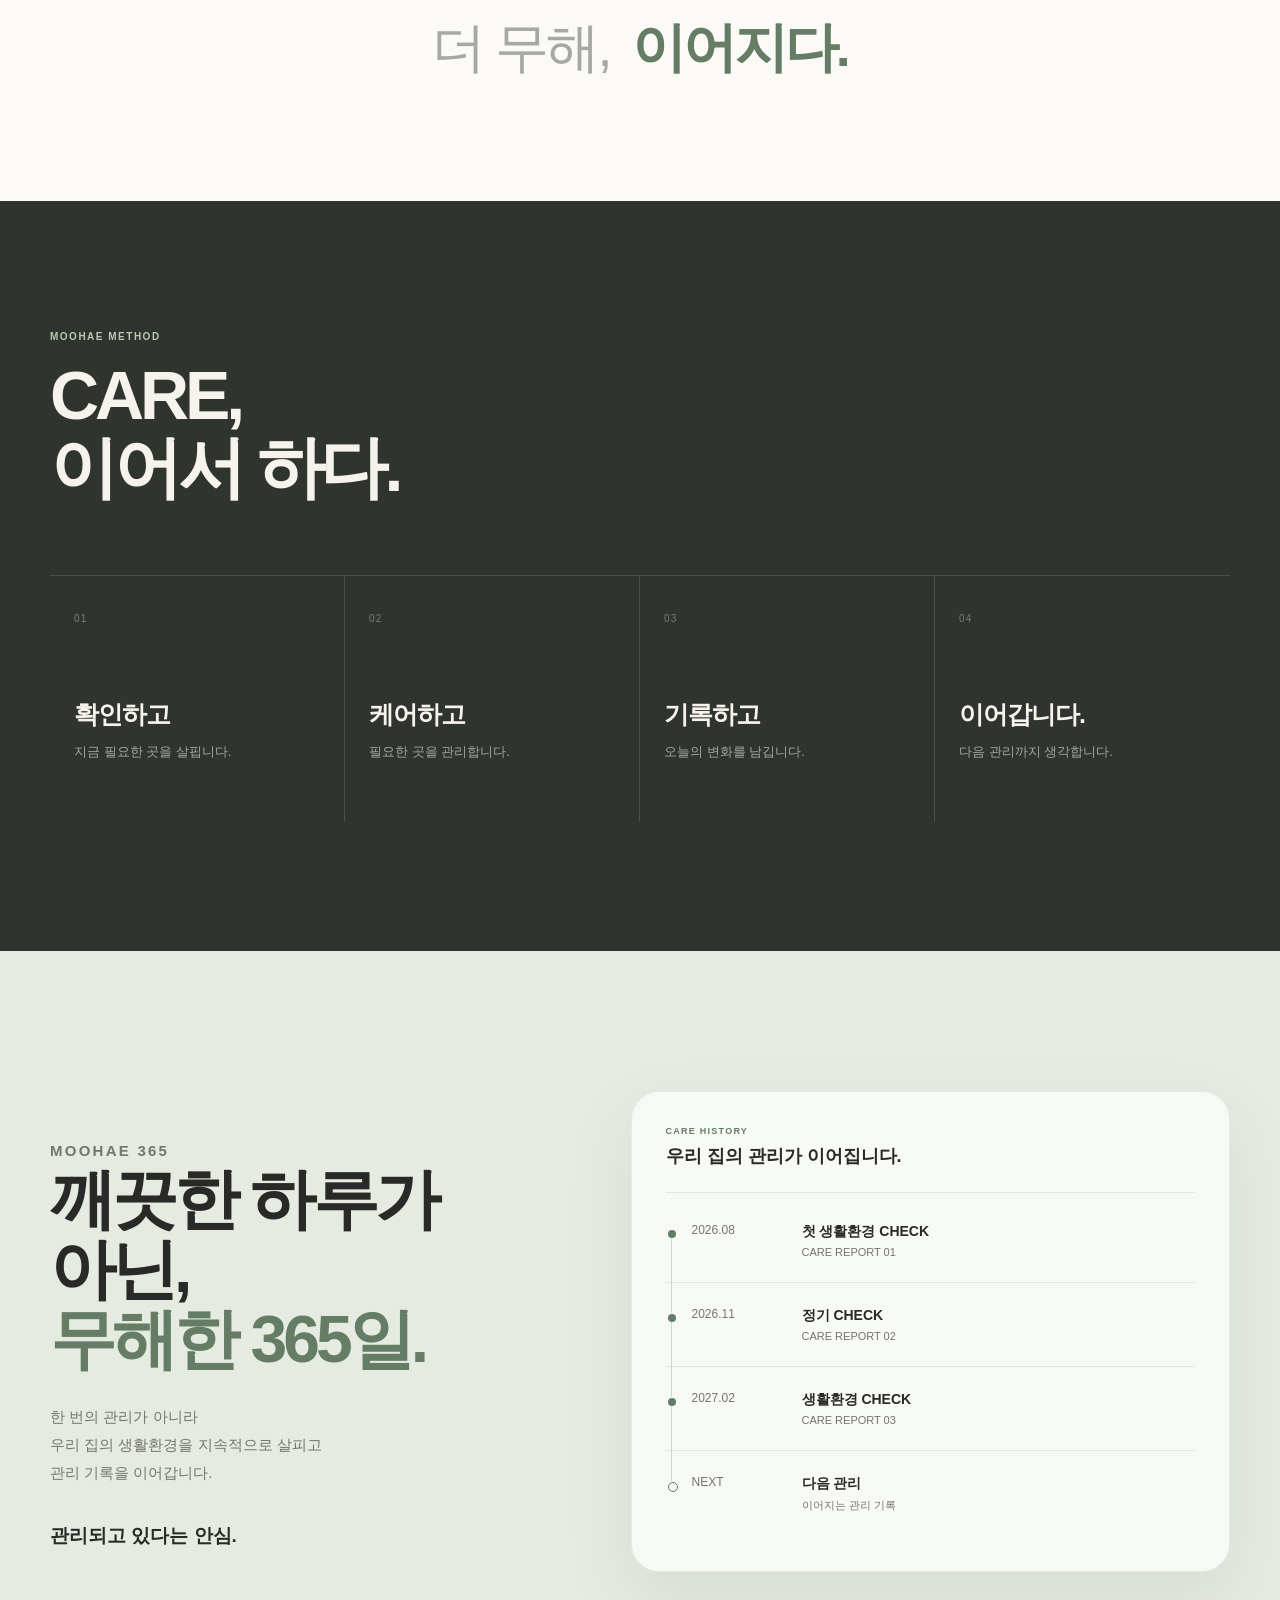
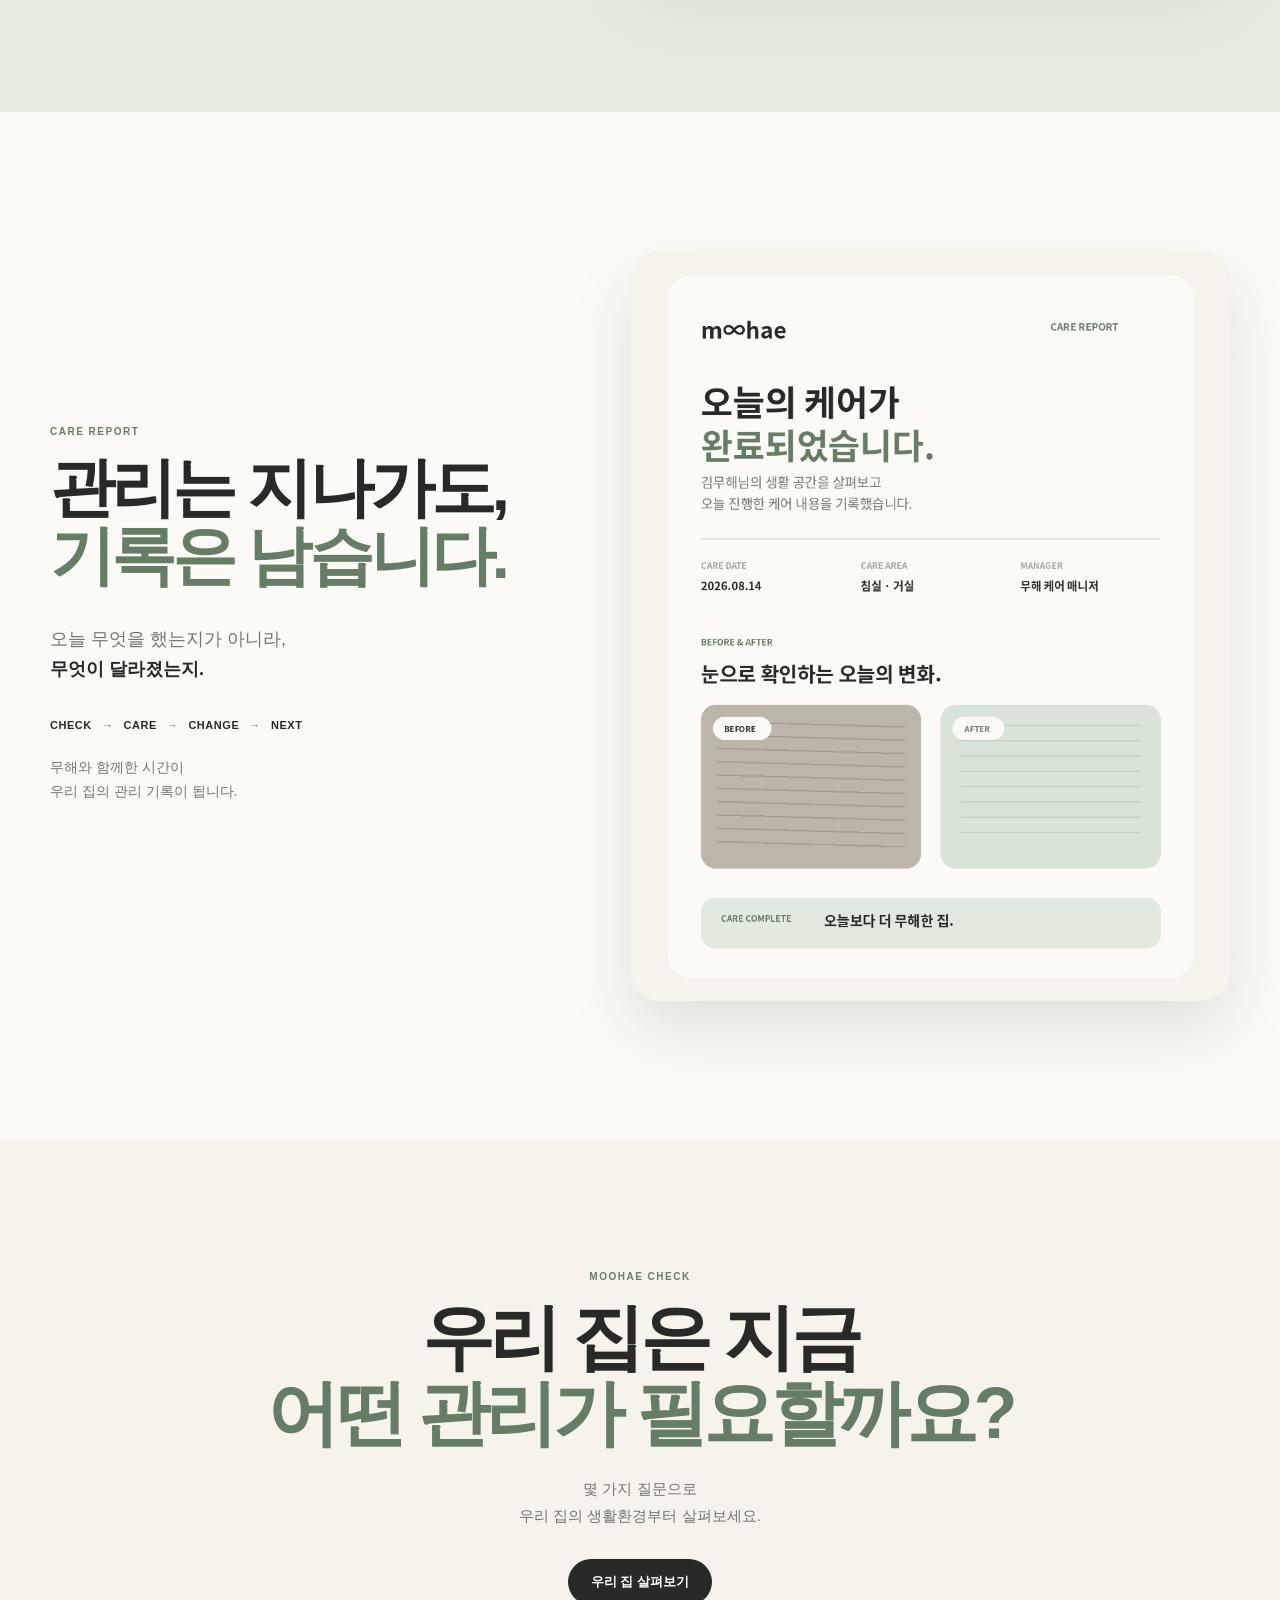
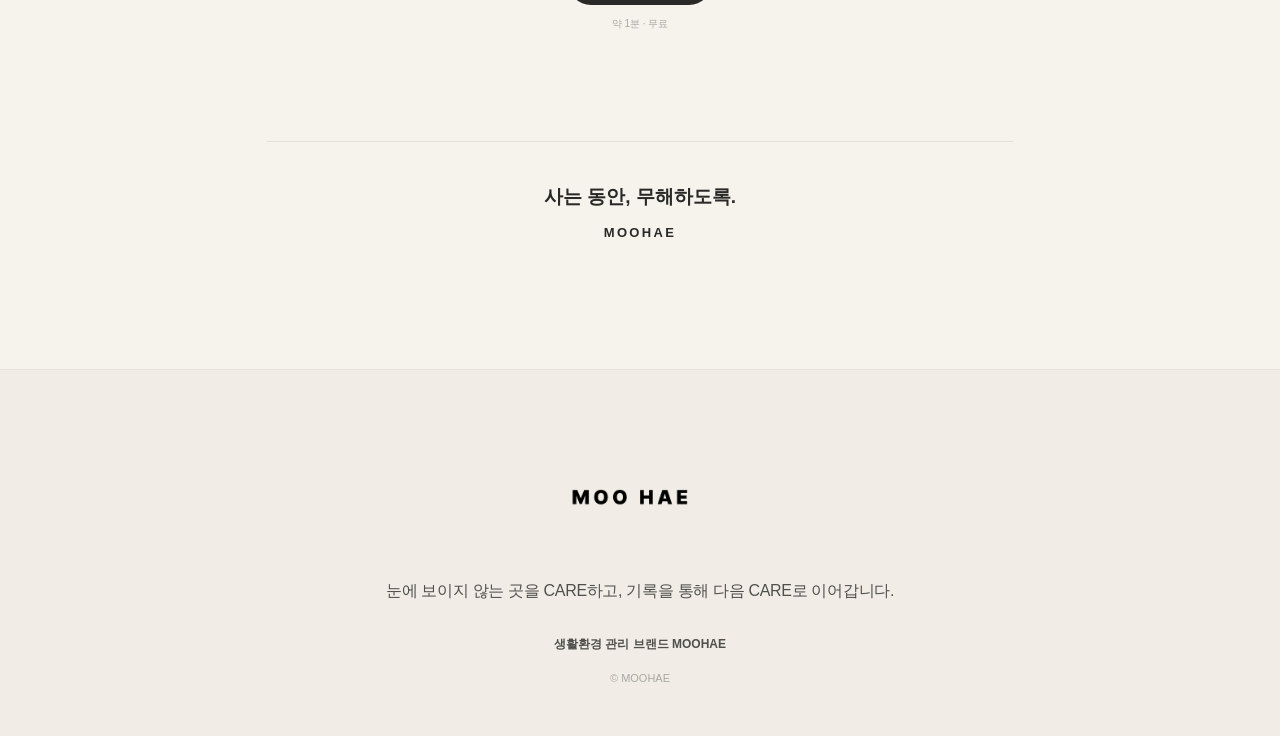
==== commit 8912e939: "Update index.html" ====
--- a/index.html
+++ b/index.html
@@ -47,7 +47,7 @@
       <div class="wrap">
         <div class="method-header reveal">
           <p class="eyebrow">MOOHAE METHOD</p>
-          <h2 id="method-title">한 번의 케어로<br>끝내지 않습니다.</h2>
+          <h2 id="method-title">CARE,<br><strong>이어서 하다.</strong></h2>
         </div>
 
         <div class="method-grid">
--- a/assets/css/site.css
+++ b/assets/css/site.css
@@ -1311,4 +1311,169 @@
       none;
   }
 
-}+}
+
+/* ============================================================
+   MOOHAE HEADER NAV — CARE / CHECK FINAL
+   LOGO = HOME
+   2026-09-13
+   ============================================================ */
+
+/*
+ * 기존 햄버거/모바일 패널 CSS는 다른 코드 안정성을 위해 남겨두되,
+ * 현재 site.js에서는 해당 요소를 생성하지 않는다.
+ *
+ * 실제 상단 노출:
+ * LOGO(HOME) / CARE / CHECK
+ */
+
+.nav-menu {
+  display:flex;
+  align-items:center;
+  gap:28px;
+  margin-left:auto;
+  font-size:13px;
+  font-weight:700;
+  letter-spacing:.01em;
+}
+
+.nav-menu a {
+  min-height:38px;
+  padding:0;
+  white-space:nowrap;
+}
+
+.nav-menu a.nav-check-cta {
+  min-width:78px;
+  min-height:38px;
+  justify-content:center;
+  padding:0 18px;
+  border-radius:999px;
+  background:#222222;
+  color:#ffffff;
+  font-size:12px;
+  font-weight:750;
+  letter-spacing:.03em;
+  box-shadow:none;
+  transition:
+    transform .2s ease,
+    background .2s ease,
+    opacity .2s ease;
+}
+
+.nav-menu a.nav-check-cta::after {
+  display:none;
+  content:none;
+}
+
+.nav-menu a.nav-check-cta:hover {
+  color:#ffffff;
+  background:#111111;
+  transform:translateY(-1px);
+}
+
+.nav-menu a.nav-check-cta.active {
+  color:#ffffff;
+  background:#222222;
+  font-weight:800;
+}
+
+/*
+ * 더 이상 별도 상담 CTA / 햄버거 / 모바일 패널을 사용하지 않는다.
+ * 현재 JS에서는 생성되지 않지만 혹시 남아 있는 마크업도 숨긴다.
+ */
+.nav-cta,
+.mobile-toggle,
+.mobile-panel {
+  display:none !important;
+}
+
+
+@media(max-width:768px) {
+
+  .nav-inner {
+    width:calc(100% - 32px);
+  }
+
+  .logo {
+    width:118px;
+    height:52px;
+  }
+
+  .logo img {
+    height:44px;
+  }
+
+  .nav-menu {
+    display:flex !important;
+    gap:12px;
+    margin-left:auto;
+    font-size:12px;
+  }
+
+  .nav-menu a {
+    min-height:36px;
+  }
+
+  .nav-menu a:not(.nav-check-cta) {
+    padding:0 2px;
+    font-weight:700;
+  }
+
+  .nav-menu a.nav-check-cta {
+    min-width:68px;
+    min-height:36px;
+    padding:0 14px;
+    font-size:11px;
+  }
+
+}
+
+
+@media(max-width:420px) {
+
+  .nav-inner {
+    width:calc(100% - 26px);
+  }
+
+  .logo {
+    width:108px;
+    height:48px;
+  }
+
+  .logo img {
+    height:40px;
+  }
+
+  .nav-menu {
+    gap:10px;
+    font-size:11px;
+  }
+
+  .nav-menu a.nav-check-cta {
+    min-width:64px;
+    min-height:34px;
+    padding:0 12px;
+    font-size:10.5px;
+  }
+
+}
+
+
+@media(max-width:350px) {
+
+  .logo {
+    width:96px;
+  }
+
+  .nav-menu {
+    gap:8px;
+  }
+
+  .nav-menu a.nav-check-cta {
+    min-width:60px;
+    padding:0 10px;
+  }
+
+}
+
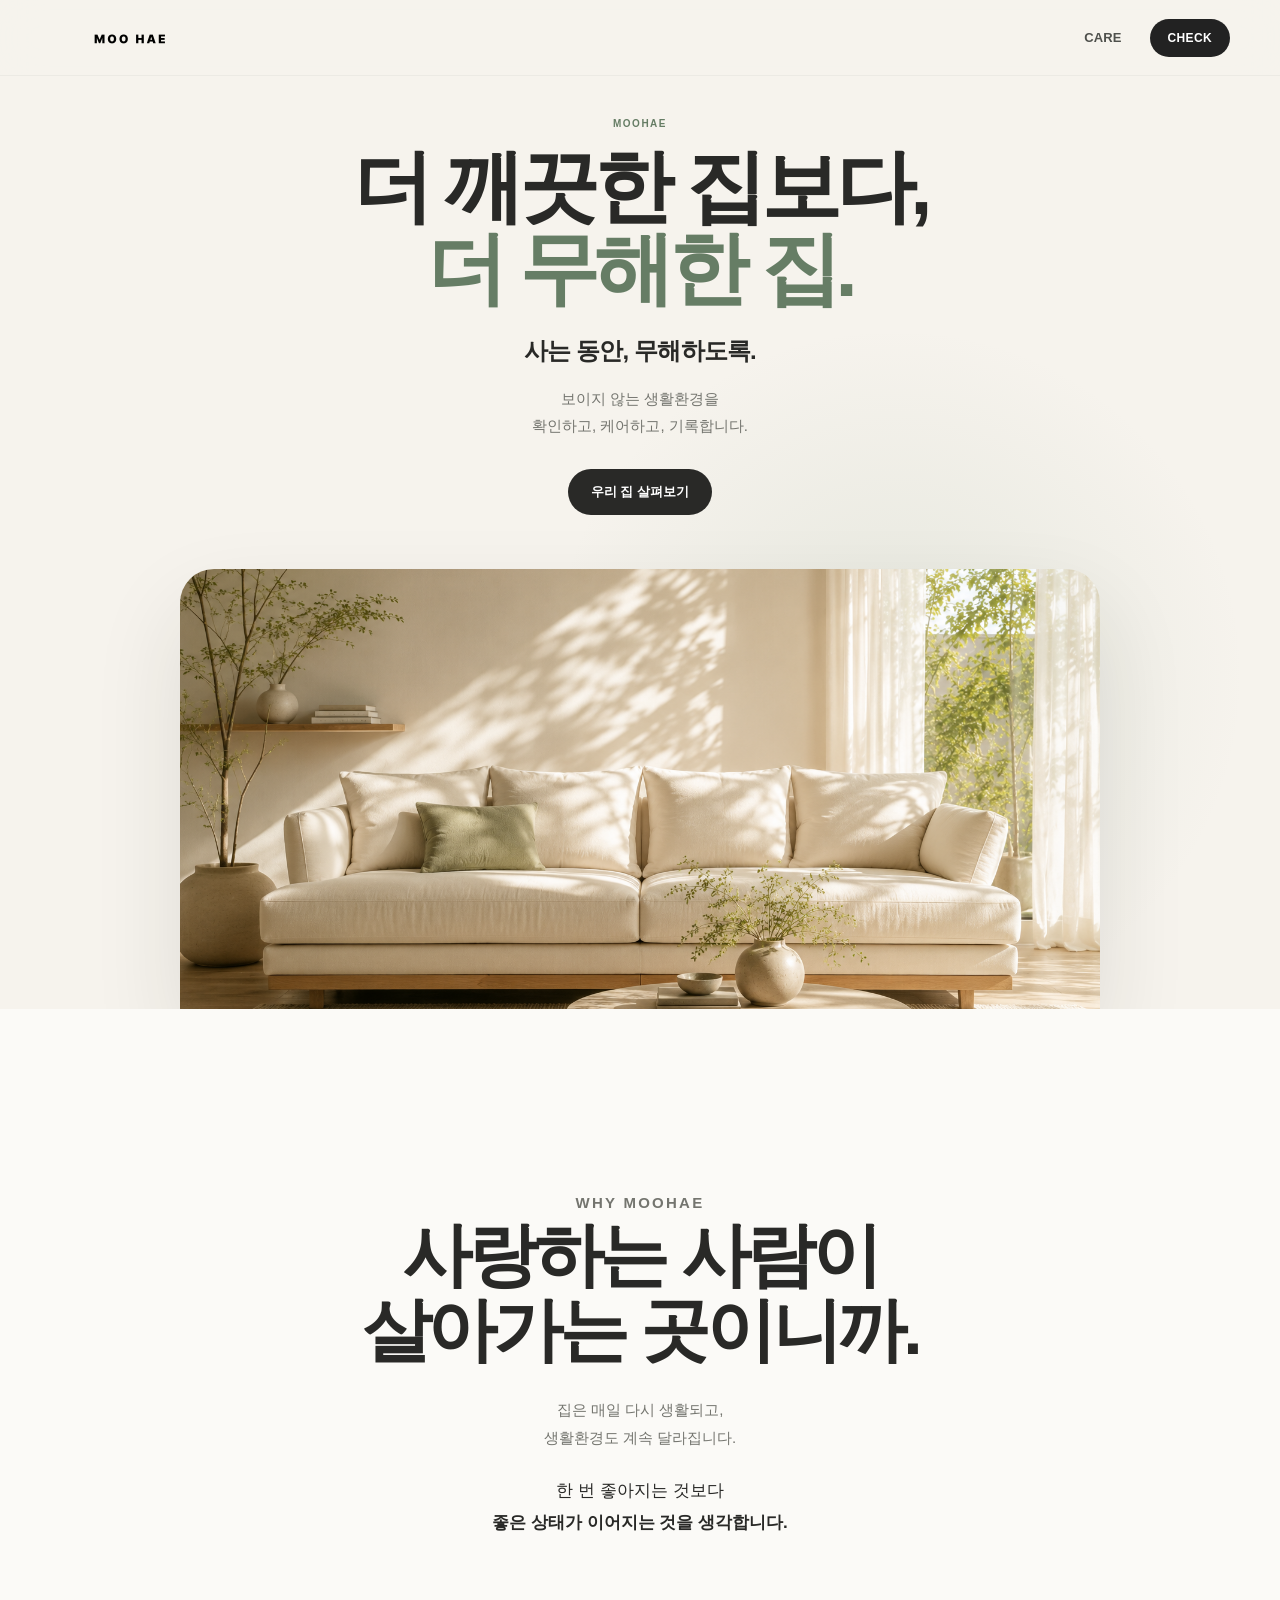
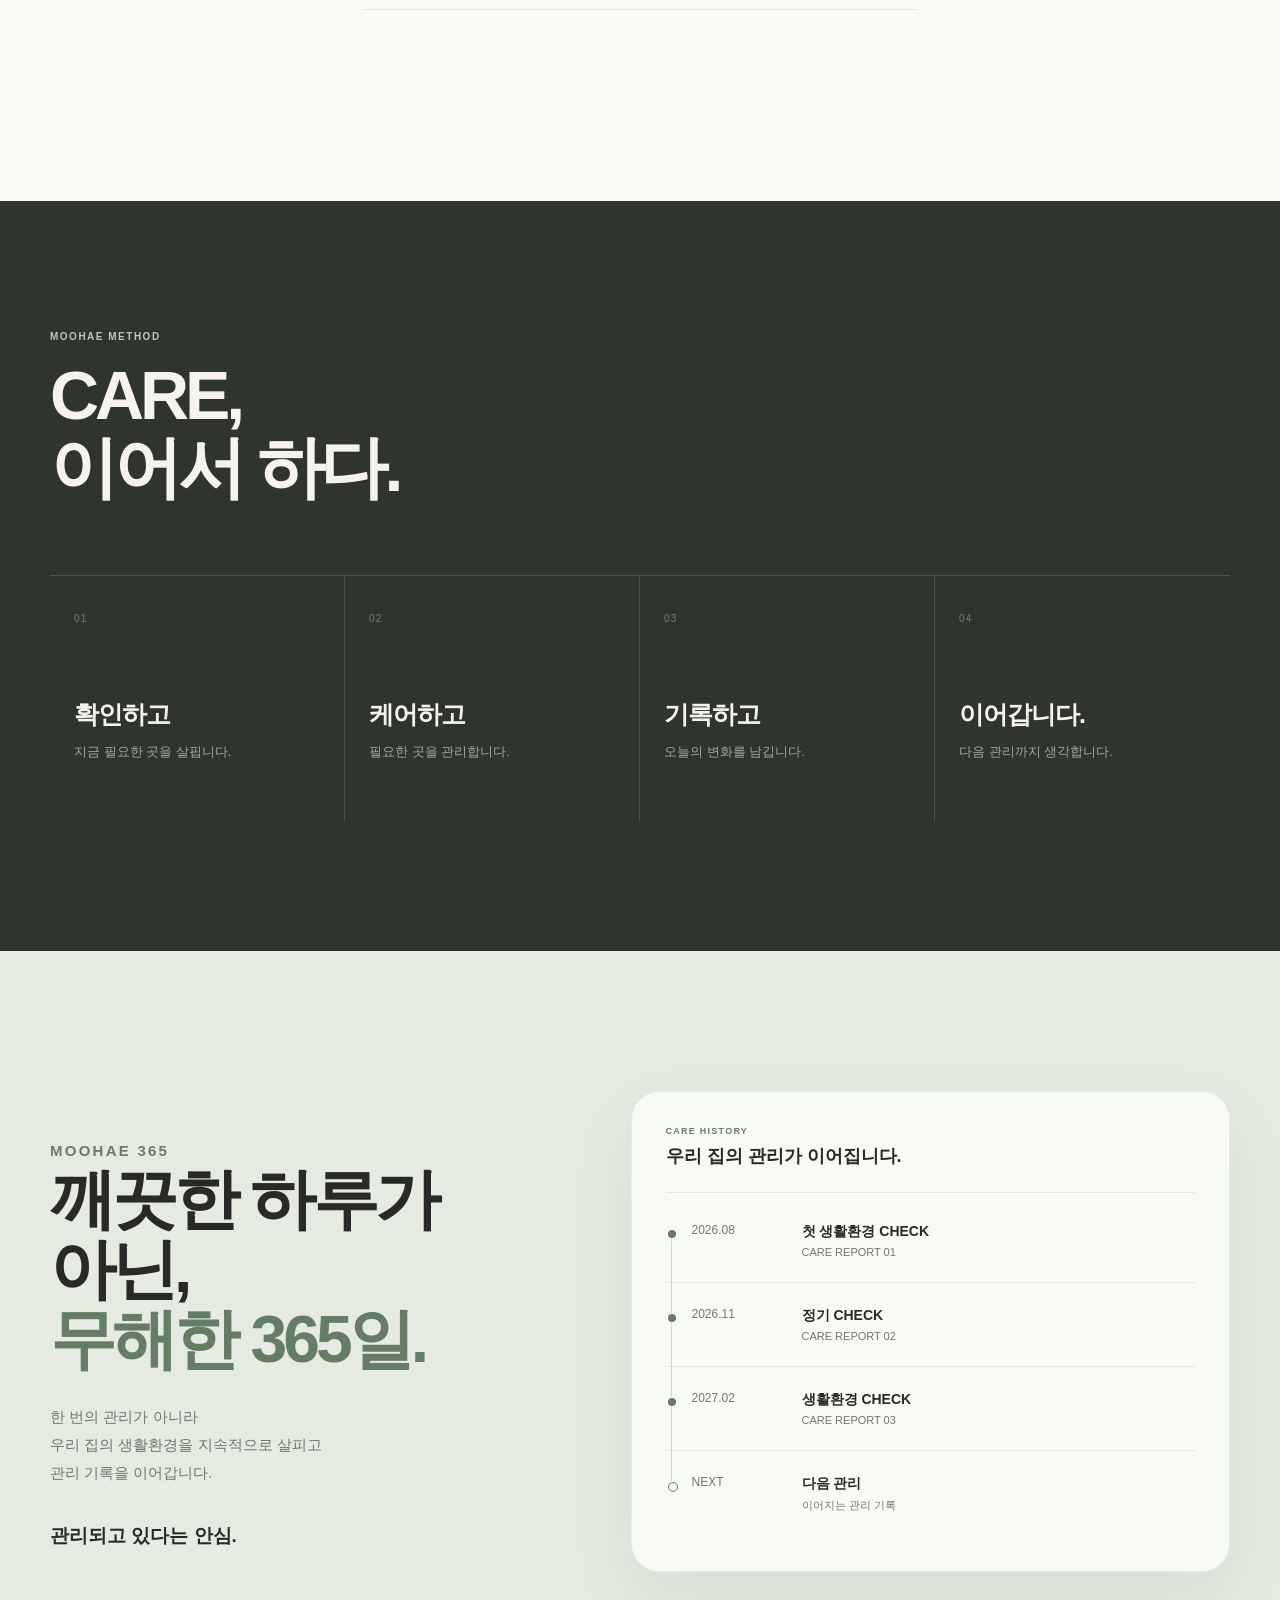
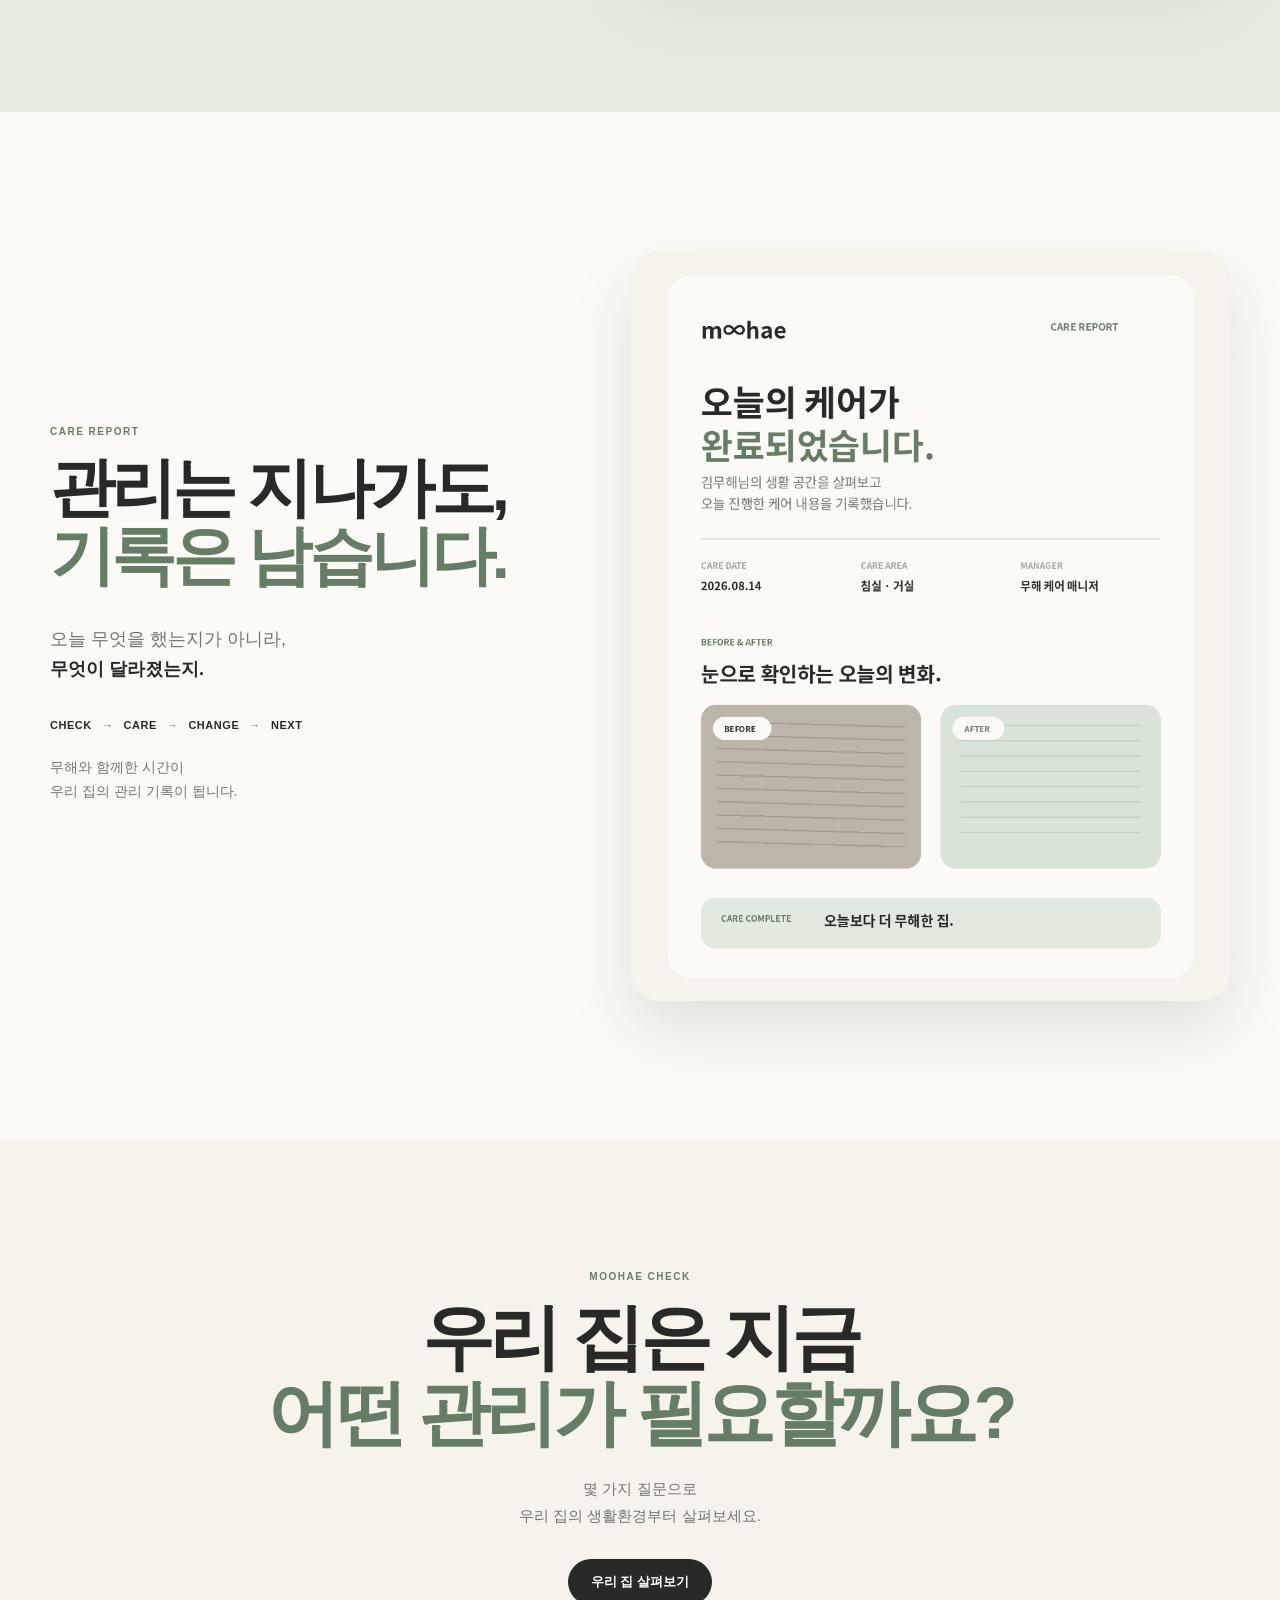
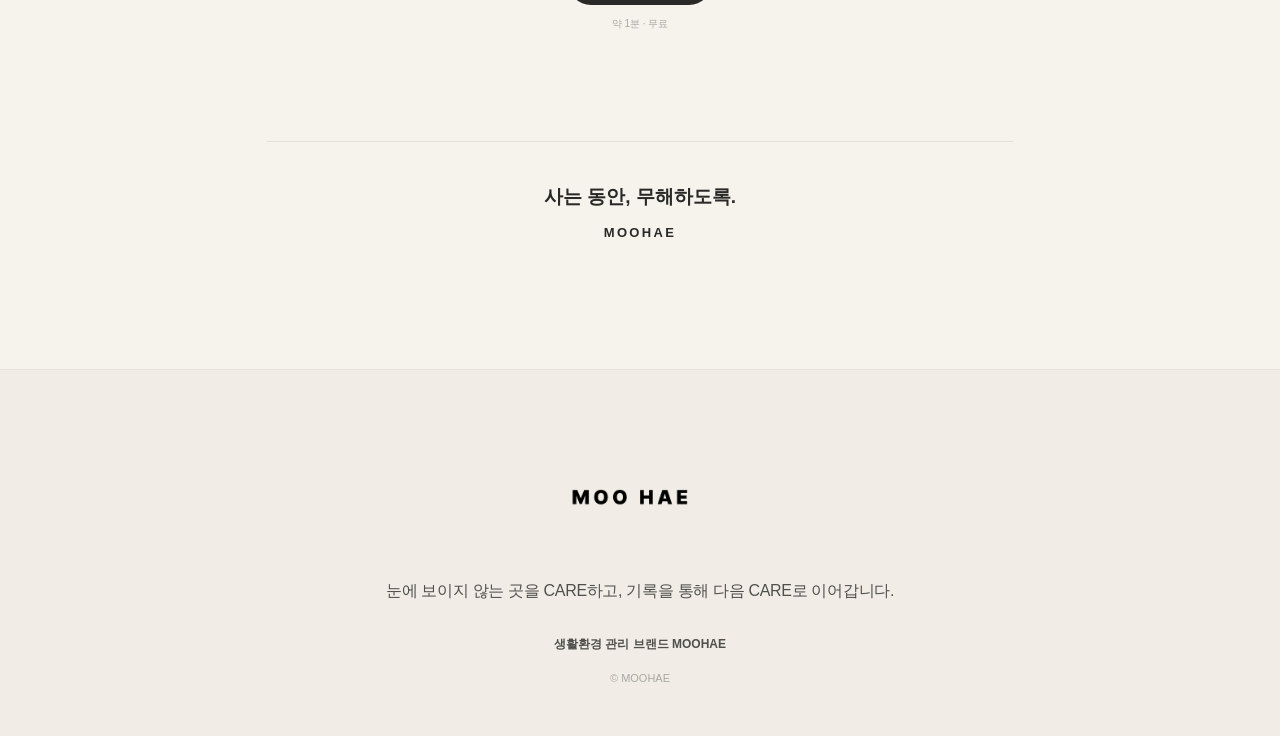
==== commit f3927daa: "Update index.html" ====
--- a/index.html
+++ b/index.html
@@ -36,8 +36,7 @@
         <p>집은 매일 다시 생활되고,<br>생활환경도 계속 달라집니다.</p>
         <p class="why-emphasis">한 번 좋아지는 것보다<br><strong>좋은 상태가 이어지는 것을 생각합니다.</strong></p>
         <div class="philosophy-signature" aria-label="무해 핵심 철학">
-          <span>더 무해,</span>
-          <strong>이어지다.</strong>
+          
         </div>
       </div>
     </section>
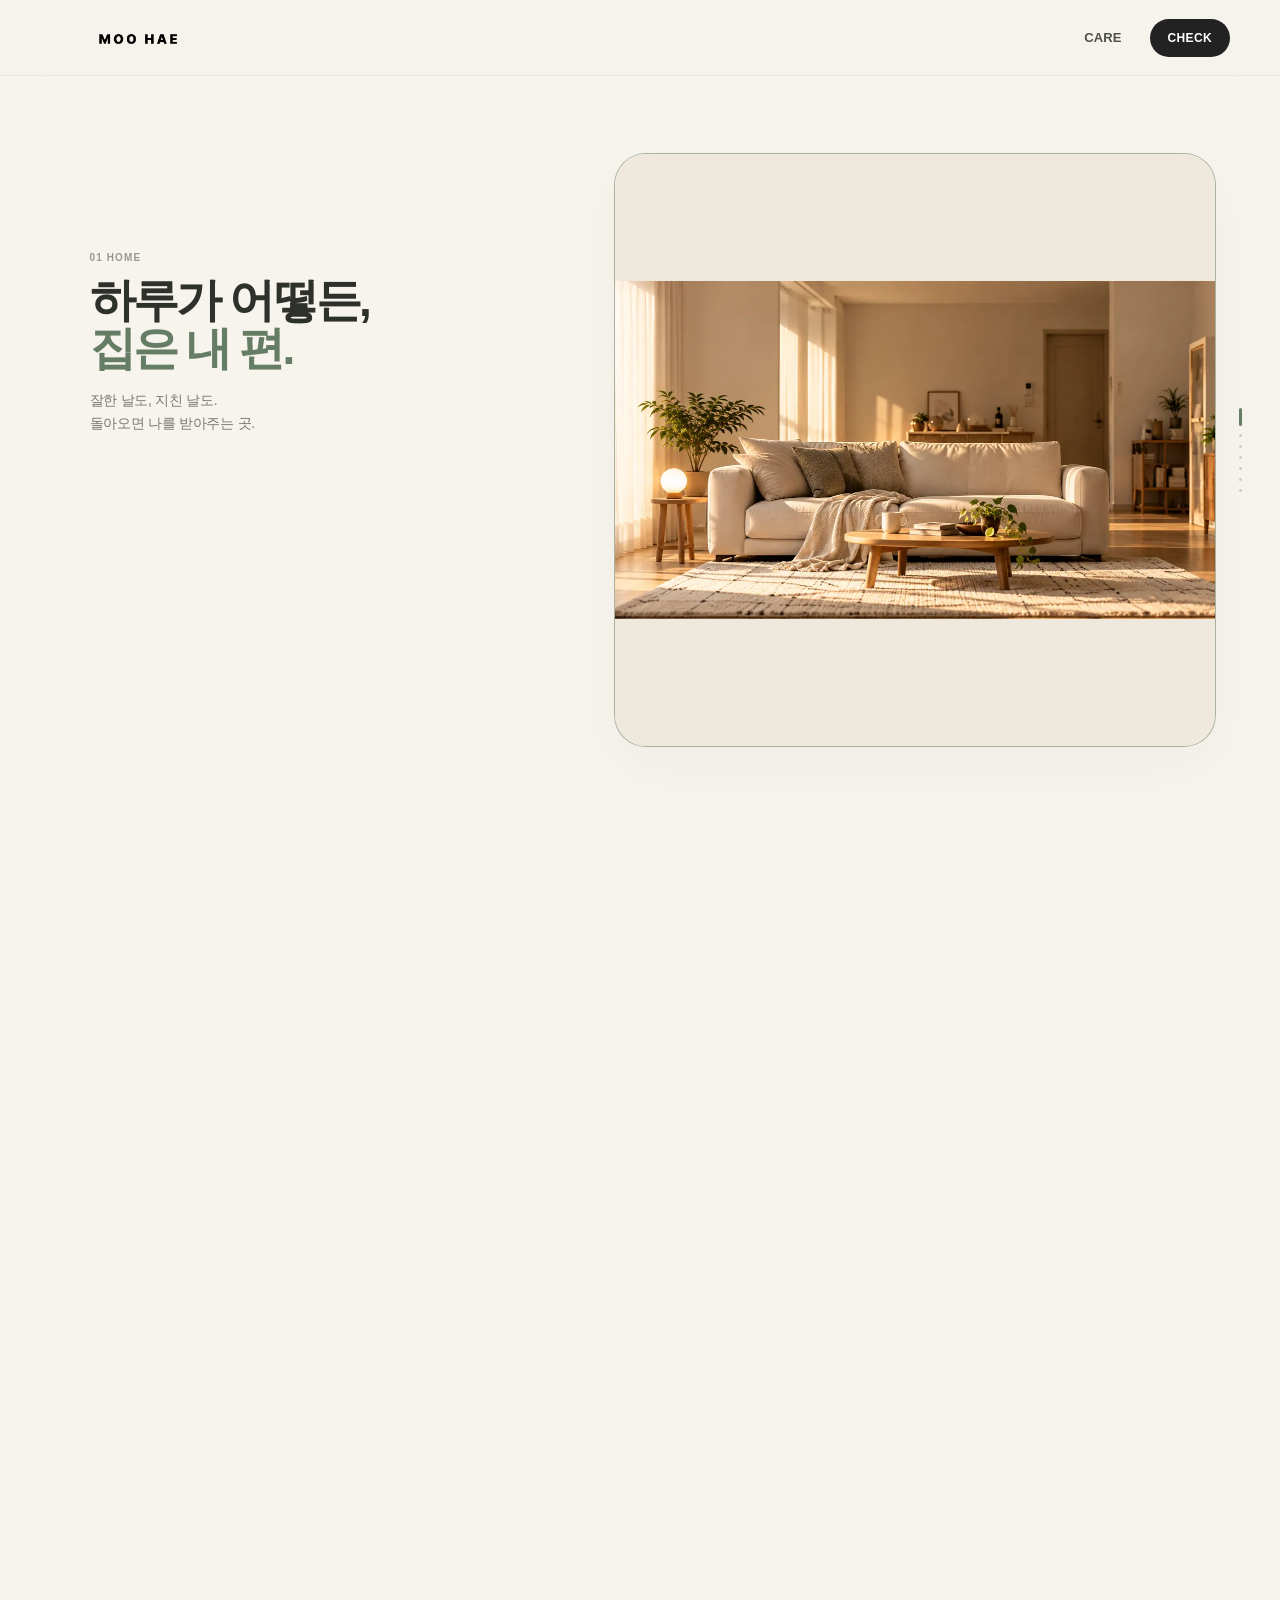
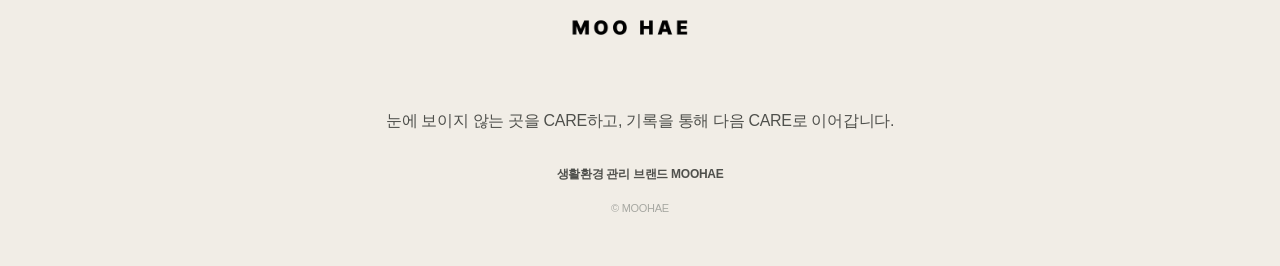
==== commit cb642331: "se" ====
--- a/index.html
+++ b/index.html
@@ -3,150 +3,51 @@
 <head>
   <meta charset="UTF-8">
   <meta name="viewport" content="width=device-width,initial-scale=1,viewport-fit=cover">
-  <title>무해 MOOHAE — 더 깨끗한 집보다, 더 무해한 집</title>
-  <meta name="description" content="더 깨끗한 집보다, 더 무해한 집. 사는 동안, 무해하도록. 무해는 보이지 않는 생활환경을 확인하고, 케어하고, 기록하며 관리의 흐름을 이어갑니다.">
-  <meta http-equiv="Content-Security-Policy" content="default-src 'self'; base-uri 'none'; object-src 'none'; script-src 'self'; style-src 'self' 'unsafe-inline'; img-src 'self' data:; font-src 'self'; connect-src 'none'; frame-src 'none'; media-src 'none'; form-action 'self'; upgrade-insecure-requests">
+  <title>MOOHAE</title>
+  <meta name="description" content="우리 집을 알아가고, 필요한 관리를 이어가는 MOOHAE.">
+  <meta http-equiv="Content-Security-Policy" content="default-src 'self'; base-uri 'none'; object-src 'none'; script-src 'self'; style-src 'self'; img-src 'self' data:; font-src 'self'; connect-src 'none'; frame-src 'none'; media-src 'none'; form-action 'self'; upgrade-insecure-requests">
   <meta name="referrer" content="strict-origin-when-cross-origin">
   <link rel="stylesheet" href="./assets/css/site.css?v=20260905-4">
-  <link rel="stylesheet" href="./assets/css/index.css?v=20260905-4">
+  <link rel="stylesheet" href="./assets/css/index.css?v=20261002-final-hf">
 </head>
 <body data-page="home">
   <div id="site-header"></div>
 
-  <main>
-    <!-- 01 HERO -->
-    <section class="hero" aria-labelledby="hero-title">
-      <div class="hero-copy reveal">
-        <p class="eyebrow">MOOHAE</p>
-        <h1 id="hero-title">더 깨끗한 집보다,<strong>더 무해한 집.</strong></h1>
-        <p class="hero-slogan">사는 동안, 무해하도록.</p>
-        <p class="hero-description">보이지 않는 생활환경을<br>확인하고, 케어하고, 기록합니다.</p>
-        <div class="hero-actions">
-          <a href="./diagnosis.html" class="btn-primary">우리 집 살펴보기</a>
-        </div>
-      </div>
-      <div class="hero-photo reveal" role="img" aria-label="햇살이 머무는 정돈된 생활 공간"></div>
-    </section>
-
-    <!-- 02 WHY -->
-    <section class="why" id="point-of-view" aria-labelledby="why-title">
-      <div class="why-inner reveal">
-        <p class="eyebrow">WHY MOOHAE</p>
-        <h2 id="why-title">사랑하는 사람이<br>살아가는 곳이니까.</h2>
-        <p>집은 매일 다시 생활되고,<br>생활환경도 계속 달라집니다.</p>
-        <p class="why-emphasis">한 번 좋아지는 것보다<br><strong>좋은 상태가 이어지는 것을 생각합니다.</strong></p>
-        <div class="philosophy-signature" aria-label="무해 핵심 철학">
-          
-        </div>
-      </div>
-    </section>
-
-    <!-- 03 METHOD -->
-    <section class="method" aria-labelledby="method-title">
-      <div class="wrap">
-        <div class="method-header reveal">
-          <p class="eyebrow">MOOHAE METHOD</p>
-          <h2 id="method-title">CARE,<br><strong>이어서 하다.</strong></h2>
-        </div>
-
-        <div class="method-grid">
-          <article class="method-item reveal">
-            <span>01</span>
-            <h3>확인하고</h3>
-            <p>지금 필요한 곳을 살핍니다.</p>
-          </article>
-          <article class="method-item reveal">
-            <span>02</span>
-            <h3>케어하고</h3>
-            <p>필요한 곳을 관리합니다.</p>
-          </article>
-          <article class="method-item reveal">
-            <span>03</span>
-            <h3>기록하고</h3>
-            <p>오늘의 변화를 남깁니다.</p>
-          </article>
-          <article class="method-item reveal">
-            <span>04</span>
-            <h3>이어갑니다.</h3>
-            <p>다음 관리까지 생각합니다.</p>
-          </article>
-        </div>
-      </div>
-    </section>
-
-    <!-- 04 MOOHAE 365 -->
-    <section class="moohae365" id="moohae365" aria-labelledby="moohae365-title">
-      <div class="wrap moohae365-grid">
-        <div class="moohae365-copy reveal">
-          <p class="eyebrow">MOOHAE 365</p>
-          <h2 id="moohae365-title">깨끗한 하루가 아닌,<strong>무해한 365일.</strong></h2>
-          <p>한 번의 관리가 아니라<br>우리 집의 생활환경을 지속적으로 살피고<br>관리 기록을 이어갑니다.</p>
-          <p class="安心">관리되고 있다는 안심.</p>
-        </div>
-
-        <div class="history-card reveal" aria-label="MOOHAE 365 관리 이력 예시">
-          <div class="history-head">
-            <span>CARE HISTORY</span>
-            <strong>우리 집의 관리가 이어집니다.</strong>
-          </div>
-          <ol class="history-line">
-            <li>
-              <time>2026.08</time>
-              <div><strong>첫 생활환경 CHECK</strong><span>CARE REPORT 01</span></div>
-            </li>
-            <li>
-              <time>2026.11</time>
-              <div><strong>정기 CHECK</strong><span>CARE REPORT 02</span></div>
-            </li>
-            <li>
-              <time>2027.02</time>
-              <div><strong>생활환경 CHECK</strong><span>CARE REPORT 03</span></div>
-            </li>
-            <li class="next">
-              <time>NEXT</time>
-              <div><strong>다음 관리</strong><span>이어지는 관리 기록</span></div>
-            </li>
-          </ol>
-        </div>
-      </div>
-    </section>
-
-    <!-- 05 RECORD -->
-    <section class="record" aria-labelledby="record-title">
-      <div class="wrap record-grid">
-        <div class="record-copy reveal">
-          <p class="eyebrow">CARE REPORT</p>
-          <h2 id="record-title">관리는 지나가도,<strong>기록은 남습니다.</strong></h2>
-          <p class="record-quote">오늘 무엇을 했는지가 아니라,<br><strong>무엇이 달라졌는지.</strong></p>
-          <div class="record-flow" aria-label="Care Report 구성">
-            <span>CHECK</span><i>→</i><span>CARE</span><i>→</i><span>CHANGE</span><i>→</i><span>NEXT</span>
-          </div>
-          <p class="record-note">무해와 함께한 시간이<br>우리 집의 관리 기록이 됩니다.</p>
-         
-        </div>
-        <div class="report-mini reveal"><img src="./assets/images/care-report-preview.png" alt="무해 Care Report 미리보기"></div>
-      </div>
-    </section>
-
-    <!-- 06 FINAL -->
-    <section class="final" aria-labelledby="final-title">
-      <div class="final-inner reveal">
-        <p class="eyebrow">MOOHAE CHECK</p>
-        <h2 id="final-title">우리 집은 지금<br><strong>어떤 관리가 필요할까요?</strong></h2>
-        <p>몇 가지 질문으로<br>우리 집의 생활환경부터 살펴보세요.</p>
-        <a href="./diagnosis.html" class="btn-primary">우리 집 살펴보기</a>
-        <small>약 1분 · 무료</small>
-
-        <div class="final-signature">
-          <p>사는 동안, 무해하도록.</p>
-          <strong>MOOHAE</strong>
-        </div>
-      </div>
-    </section>
-  </main>
+<main class="story">
+<i class="snap-point sp0"></i><i class="snap-point sp1"></i><i class="snap-point sp2"></i><i class="snap-point sp3"></i><i class="snap-point sp4"></i><i class="snap-point sp5"></i><i class="snap-point sp6"></i><section class="stage" data-step="0">
+<div class="stage-bg"></div>
+<div class="copy-state active" data-copy="0"><p class="eyebrow">01 HOME</p><h2>하루가 어떻든,<span class="accent">집은 내 편.</span></h2><p class="sub">잘한 날도, 지친 날도.<br/>돌아오면 나를 받아주는 곳.</p></div>
+<div class="copy-state" data-copy="1"><p class="eyebrow">02 HOME</p><h2>그런데 어느 순간,<span class="accent">내가 집을 돌보고 있습니다.</span></h2><p class="sub">생활은 계속되고,<br/>신경 쓸 일도 다시 생깁니다.</p></div>
+<div class="copy-state" data-copy="2"><p class="eyebrow">02 HOME</p><h2>집이 쉬는 곳에서,<span class="accent">생각할 일이 됩니다.</span></h2><p class="sub">지금 해야 하나.<br/>이 정도면 괜찮은 걸까.</p></div>
+<div class="copy-state" data-copy="3"><p class="eyebrow">03 GOOD HOME</p><h2>완벽한 집보다,<span class="accent">걱정을 덜 주는 집.</span></h2><p class="sub">필요한 곳은 돌보고.<br/>괜찮은 곳은 그대로.</p></div>
+<div class="copy-state" data-copy="4"><p class="eyebrow">04 LET GO</p><h2>집을 신경 쓰는 일까지,<span class="accent">내 일이 아니어도 됩니다.</span></h2><p class="sub">언제, 어디를, 얼마나.<br/>필요한 순간의 판단부터.</p></div>
+<div class="copy-state" data-copy="5"><p class="eyebrow">05 MEMORY</p><h2>처음부터 다시,<span class="accent">설명하지 않아도 되도록.</span></h2><p class="sub">지난 우리 집을 기억하고,<br/>다음도 이어서.</p></div>
+<div class="copy-state" data-copy="6"><p class="eyebrow">06 MOOHAE CARE</p><h2>집은 계속,<span class="accent">내 편이어야 하니까.</span></h2><p class="sub">우리 집을 알아가고,<br/>필요한 관리를 이어가는 방법.</p></div>
+<div class="home-wrap">
+<div class="memory-layer ml2"></div><div class="memory-layer ml1"></div>
+<div class="home">
+<img alt="" aria-hidden="true" class="section-photo photo-1" src="./assets/images/index-final/01-home-state.webp"/>
+<img alt="" aria-hidden="true" class="section-photo photo-2" src="./assets/images/index-final/02-home-state.webp"/>
+<img alt="" aria-hidden="true" class="section-photo photo-3" src="./assets/images/index-final/03-home-state.webp"/>
+<img alt="" aria-hidden="true" class="section-photo photo-4" src="./assets/images/index-final/04-home-state.webp"/>
+<img alt="" aria-hidden="true" class="section-photo photo-5" src="./assets/images/index-final/05-home-state.webp"/>
+<img alt="" aria-hidden="true" class="section-photo photo-6" src="./assets/images/index-final/06-home-state.webp"/>
+<div class="window"></div><div class="lamp"></div><div class="floor"></div><div class="sofa"></div>
+<div class="blanket"></div><div class="cup"></div><div class="shoe"></div><div class="person"></div><i class="dot"></i>
+<span class="thought t1">지금 해야 하나.</span><span class="thought t2">여기도 해야 하나.</span><span class="thought t3">어디부터 하지.</span><span class="thought t4">다음은 언제지.</span><span class="thought t5">이 정도면 괜찮나.</span>
+<i class="scan sc1"></i><i class="scan sc2"></i><i class="scan sc3"></i>
+<span class="word w1">언제</span><span class="word w2">어디를</span><span class="word w3">얼마나</span>
+<span class="memory-label m1">처음</span><span class="memory-label m2">지난번</span><span class="memory-label m3">다음</span>
+</div>
+</div>
+<div class="progress"><i class="on"></i><i></i><i></i><i></i><i></i><i></i><i></i></div>
+<a class="cta" href="./care.html">CARE 알아보기 →</a>
+</section>
+</main>
 
   <div id="site-footer"></div>
+
   <script src="./assets/js/site.js?v=20260905-4"></script>
-  <script src="./assets/js/index.js?v=20260905-4"></script>
+  <script src="./assets/js/index.js?v=20261002-final-hf"></script>
 </body>
 </html>
--- a/assets/css/site.css
+++ b/assets/css/site.css
@@ -1477,3 +1477,28 @@
 
 }
 
+
+
+/* ============================================================
+   MOOHAE LOGO SIZE — 2026-09-13
+   Visual only: enlarge left navigation logo without changing nav.
+   ============================================================ */
+.logo {
+  width:196px;
+  height:66px;
+}
+.logo img {
+  height:64px;
+}
+@media(max-width:768px) {
+  .logo { width:136px; height:54px; }
+  .logo img { height:50px; }
+}
+@media(max-width:420px) {
+  .logo { width:124px; height:50px; }
+  .logo img { height:46px; }
+}
+@media(max-width:350px) {
+  .logo { width:110px; }
+  .logo img { height:42px; }
+}
--- a/assets/css/index.css
+++ b/assets/css/index.css
@@ -1,168 +1,126 @@
-:root{
-  --v3-dark:#30342f;
-  --v3-warm:#f6f3ed;
-  --v3-paper:#fbfaf7;
-  --v3-sage:#667d65;
-  --v3-soft:#e5ebe1;
+.story{--ink:#2d302b;--muted:#777a72;--paper:#f7f4ed;--sage:#667d65;--sage2:#dfe7da;--dark:#30342f;--white:#fbfaf7}
+*{box-sizing:border-box}html{scroll-behavior:smooth;scroll-snap-type:y mandatory;scroll-snap-stop:always}body{margin:0;background:#f7f4ed;color:#2d302b;font-family:Pretendard,-apple-system,BlinkMacSystemFont,"Segoe UI",sans-serif;-webkit-font-smoothing:antialiased;letter-spacing:-.018em}
+main{overflow:clip}.chapter{height:100svh;position:relative}.copy{position:absolute;z-index:20;left:22px;right:22px;top:10svh;pointer-events:none}.eyebrow{margin:0 0 14px;font-size:10px;letter-spacing:.11em;font-weight:760;color:#969991}.copy h1,.copy h2{margin:0;max-width:360px;font-size:clamp(37px,10.5vw,48px);line-height:1.04;letter-spacing:-.062em;font-weight:620}.accent{display:block;color:var(--sage);font-weight:780}.sub{margin:16px 0 0;font-size:14px;line-height:1.68;color:var(--muted)}
+.story{height:700svh;position:relative;background:var(--paper)}.snap-point{position:absolute;left:0;width:1px;height:1px;pointer-events:none;scroll-snap-align:start;scroll-snap-stop:always}.sp0{top:0}.sp1{top:100svh}.sp2{top:200svh}.sp3{top:300svh}.sp4{top:400svh}.sp5{top:500svh}.sp6{top:600svh}.stage{position:sticky;top:0;height:100svh;overflow:hidden}.stage-bg{position:absolute;inset:0;background:var(--paper);transition:background .7s ease}.home-wrap{position:absolute;left:22px;right:22px;top:40svh;height:47svh;transition:top .7s cubic-bezier(.2,.75,.2,1),height .7s ease,transform .7s ease}
+.home{position:absolute;inset:0;border:1.5px solid rgba(102,125,101,.5);border-radius:32px;background:rgba(255,255,255,.38);overflow:hidden;transition:.65s cubic-bezier(.2,.75,.2,1);box-shadow:0 20px 60px rgba(54,61,52,.035)}
+.home:before{content:"";position:absolute;inset:14px;border:1px solid rgba(102,125,101,.12);border-radius:22px}
+.floor{position:absolute;left:9%;right:9%;bottom:14%;height:1px;background:rgba(45,48,43,.15)}.window{position:absolute;right:10%;top:11%;width:31%;height:37%;border:1px solid rgba(45,48,43,.15);background:linear-gradient(#e7ece8,#f3ead9);transition:.6s}.sofa{position:absolute;left:26%;right:13%;bottom:15%;height:21%;border-radius:17px 17px 7px 7px;background:#d8ddd2;transition:.6s}.sofa:before{content:"";position:absolute;left:6%;top:-38%;width:42%;height:60%;border-radius:13px;background:#e2e4dc}.lamp{position:absolute;left:15%;bottom:15%;width:2px;height:29%;background:#b7bbb2}.lamp:after{content:"";position:absolute;left:-14px;top:-4px;width:30px;height:17px;border-radius:50% 50% 15% 15%;background:#d6d1c5}
+.cup{position:absolute;left:53%;bottom:26%;width:12px;height:12px;border:1px solid #a8aca3;border-radius:2px 2px 5px 5px;transition:.5s}.blanket{position:absolute;left:33%;bottom:18%;width:42px;height:18px;border-radius:55% 35% 45% 25%;background:#c8c4b8;transform:rotate(-7deg);opacity:.75}.shoe{position:absolute;left:10%;bottom:10%;width:27px;height:8px;border-radius:70% 20% 35% 50%;background:#9fa49b;transform:rotate(8deg);opacity:.6}
+.person{position:absolute;left:48%;bottom:22%;width:48px;height:18px;border-radius:50%;background:#a9afa5;transform:rotate(-7deg);opacity:.55}.person:after{content:"";position:absolute;right:-7px;top:-3px;width:16px;height:16px;border-radius:50%;background:#a9afa5}
+.dot{position:absolute;left:50%;top:50%;width:7px;height:7px;border-radius:50%;background:var(--sage);box-shadow:0 0 0 8px rgba(102,125,101,.08)}
+.thought{position:absolute;z-index:5;padding:10px 13px;border-radius:999px;background:#f8f6f0;color:#373b35;font-size:11px;font-weight:650;box-shadow:0 8px 25px rgba(0,0,0,.12);opacity:0;transform:translateY(9px) scale(.94);transition:.35s}.t1{left:6%;top:15%}.t2{right:5%;top:27%}.t3{left:16%;bottom:30%}.t4{right:8%;bottom:11%}.t5{left:42%;top:50%}
+.scan{position:absolute;z-index:4;width:42px;height:42px;border:1px solid rgba(102,125,101,.35);border-radius:50%;opacity:0;transition:.5s}.scan:after{content:"";position:absolute;inset:7px;border:1px solid rgba(102,125,101,.18);border-radius:50%}.sc1{left:32%;bottom:13%}.sc2{right:17%;bottom:12%}.sc3{left:48%;top:34%}
+.word{position:absolute;z-index:6;padding:10px 14px;border-radius:999px;background:white;border:1px solid rgba(45,48,43,.08);font-size:11px;color:#62665e;opacity:0;transition:.75s cubic-bezier(.2,.8,.2,1)}.w1{left:8%;top:17%}.w2{right:8%;top:38%}.w3{left:24%;bottom:16%}
+.memory-layer{position:absolute;inset:0;border:1px solid rgba(102,125,101,.17);border-radius:32px;opacity:0;transition:.7s}.ml1{transform:translateY(-11px) scale(.975)}.ml2{transform:translateY(-22px) scale(.95)}.memory-label{position:absolute;z-index:7;left:18px;font-size:9px;letter-spacing:.08em;color:#858a81;opacity:0;transition:.5s}.m1{top:17%}.m2{top:29%}.m3{top:41%}
+.copy-state{position:absolute;z-index:30;left:22px;right:22px;top:9svh;opacity:0;transform:translateY(16px);transition:.5s ease;pointer-events:none}.copy-state.active{opacity:1;transform:none}.copy-state .eyebrow{color:#969991}.copy-state h2{margin:0;max-width:360px;font-size:clamp(36px,10vw,46px);line-height:1.04;letter-spacing:-.06em;font-weight:620}.copy-state .sub{max-width:330px}
+.progress{position:absolute;z-index:40;right:13px;top:50%;transform:translateY(-50%);display:grid;gap:8px}.progress i{width:3px;height:3px;border-radius:50%;background:rgba(45,48,43,.2);transition:.3s}.progress i.on{height:18px;border-radius:4px;background:var(--sage)}
+.cta{display:none;position:absolute;z-index:50;left:50%;bottom:7svh;transform:translateX(-50%);min-height:48px;align-items:center;padding:0 24px;border-radius:999px;background:var(--ink);color:white;text-decoration:none;font-size:13px;font-weight:700;white-space:nowrap}.cta.show{display:flex}
+.stage.dark .stage-bg{background:var(--dark)}.stage.dark .home{border-color:rgba(223,231,218,.32);background:rgba(255,255,255,.025)}.stage.dark .home:before{border-color:rgba(255,255,255,.07)}.stage.dark .floor{background:rgba(255,255,255,.12)}.stage.dark .sofa,.stage.dark .sofa:before{background:#505650}.stage.dark .window{background:#3c4542;border-color:rgba(255,255,255,.12)}.stage.dark .lamp{background:#646b63}.stage.dark .lamp:after{background:#60665f}.stage.dark .cup,.stage.dark .blanket,.stage.dark .shoe,.stage.dark .person,.stage.dark .person:after{filter:brightness(.55)}.stage.dark .copy-state{color:#f6f3ed}.stage.dark .copy-state .sub{color:rgba(255,255,255,.5)}.stage.dark .copy-state .eyebrow{color:#aab4a6}.stage.dark .progress i{background:rgba(255,255,255,.2)}.stage.dark .progress i.on{background:#a9bba5}
+.stage.good .stage-bg{background:var(--sage2)}.stage.good .home{background:rgba(255,255,255,.32)}
+.stage[data-step="1"] .thought:nth-of-type(-n+2),.stage[data-step="2"] .thought{opacity:1;transform:none}
+.stage[data-step="2"] .home{transform:scale(.965)}
+.stage[data-step="3"] .scan{opacity:1}.stage[data-step="3"] .thought{opacity:0}.stage[data-step="3"] .home{transform:scale(1)}
+.stage[data-step="4"] .word{opacity:1}.stage[data-step="4"] .scan{opacity:0}
+.stage[data-step="4"].released .w1{opacity:0;transform:translate(-90px,-35px)}.stage[data-step="4"].released .w2{opacity:0;transform:translate(90px,-20px)}.stage[data-step="4"].released .w3{opacity:0;transform:translate(-20px,85px)}
+.stage[data-step="5"] .memory-layer,.stage[data-step="5"] .memory-label{opacity:1}.stage[data-step="5"] .ml1{transform:translateY(-13px) scale(.975)}.stage[data-step="5"] .ml2{transform:translateY(-27px) scale(.95)}
+.stage[data-step="6"] .memory-layer,.stage[data-step="6"] .memory-label{opacity:0}.stage[data-step="6"] .home{transform:scale(1.025);background:rgba(255,255,255,.42)}
+@media(min-width:760px){.home-wrap{left:48%;right:7%;top:17svh;height:66svh}.copy-state{left:7%;right:auto;top:28svh;width:36%}.progress{right:3%}}
+@media(prefers-reduced-motion:reduce){*{transition:none!important}}
+
+
+/* Preview 16 — clean rebuild of image switching */
+.section-photo{
+ position:absolute;inset:0;width:100%;height:100%;
+ object-fit:contain;object-position:center;
+ opacity:0!important;display:none!important;
+ transform:none!important;filter:none!important;
+ z-index:1;background:#efe8dc;
+}
+.stage[data-step="0"] .photo-1,
+.stage[data-step="1"] .photo-2,
+.stage[data-step="2"] .photo-2,
+.stage[data-step="3"] .photo-3,
+.stage[data-step="4"] .photo-4,
+.stage[data-step="5"] .photo-5,
+.stage[data-step="6"] .photo-6{
+ display:block!important;opacity:1!important;
 }
 
-.hero{
-  min-height:100svh;
-  padding:118px 20px 0;
-  text-align:center;
-  background:radial-gradient(circle at 70% 67%,rgba(143,168,140,.16),transparent 31%),var(--cream)
+/* All images keep their original horizontal ratio without crop */
+.home-wrap{height:auto!important;aspect-ratio:16/9!important;top:45svh!important}
+.home{background:#efe8dc!important}
+
+/* Remove old drawn room. Interactive copy/bubbles remain above photos. */
+.home .window,.home .lamp,.home .floor,.home .sofa,
+.home .blanket,.home .cup,.home .shoe,.home .person,.home .dot{
+ opacity:0!important;
 }
-.hero-copy{max-width:820px;margin:auto}
-.hero h1{margin:0;font-size:clamp(46px,6.3vw,80px);line-height:1.03;letter-spacing:-.065em;font-weight:650}
-.hero h1 strong{display:block;color:var(--sage-dark);font-weight:750}
-.hero-slogan{margin:24px 0 0;font-size:clamp(18px,2vw,24px);font-weight:650;letter-spacing:-.035em}
-.hero-description{margin:18px auto 0;color:var(--gray);font-size:15px;line-height:1.8}
-.hero-actions{margin-top:30px}
-.hero-photo{
-  width:min(920px,94vw);height:440px;margin:54px auto 0;border-radius:34px 34px 0 0;
-  background-image:url("../images/hero-sofa.webp");background-size:cover;background-position:center;
-  box-shadow:0 40px 90px rgba(40,40,30,.11)
-}
-
-.why{
-  min-height:88svh;padding:110px 24px;display:flex;align-items:center;justify-content:center;
-  text-align:center;background:var(--paper)
-}
-.why-inner{max-width:850px}
-.why h2{margin:0;font-size:clamp(42px,5.7vw,70px);line-height:1.07;letter-spacing:-.06em}
-.why p{margin:28px auto 0;color:var(--gray);font-size:15px;line-height:1.9}
-.why .why-emphasis{margin-top:22px;color:var(--ink);font-size:17px}
-.philosophy-signature{margin-top:70px;padding-top:38px;border-top:1px solid var(--line);font-size:clamp(31px,4.4vw,54px);letter-spacing:-.055em}
-.philosophy-signature span{color:var(--gray-light)}
-.philosophy-signature strong{margin-left:10px;color:var(--sage-dark)}
-
-.method{padding:130px 0;background:var(--v3-dark);color:#f6f3ed}
-.method .eyebrow{color:#b8c9b4}
-.method-header{max-width:760px;margin-bottom:72px}
-.method-header h2{margin:0;font-size:clamp(42px,5.6vw,68px);line-height:1.06;letter-spacing:-.06em}
-.method-grid{display:grid;grid-template-columns:repeat(4,1fr);border-top:1px solid rgba(255,255,255,.14)}
-.method-item{min-height:245px;padding:32px 24px;border-right:1px solid rgba(255,255,255,.14)}
-.method-item:last-child{border-right:0}
-.method-item>span{color:rgba(255,255,255,.35);font-size:10px;letter-spacing:.12em}
-.method-item h3{margin:72px 0 10px;font-size:25px;letter-spacing:-.04em}
-.method-item p{margin:0;color:rgba(255,255,255,.56);font-size:13px;line-height:1.7}
-
-.moohae365{padding:140px 0;background:var(--v3-soft)}
-.moohae365-grid{display:grid;grid-template-columns:.9fr 1.1fr;gap:90px;align-items:center}
-.moohae365-copy h2{margin:0;font-size:clamp(42px,5.5vw,66px);line-height:1.06;letter-spacing:-.06em}
-.moohae365-copy h2 strong{display:block;color:var(--sage-dark)}
-.moohae365-copy>p{margin:28px 0 0;color:var(--gray);font-size:15px;line-height:1.85}
-.moohae365-copy .安心{margin-top:32px;color:var(--ink);font-size:19px;font-weight:750}
-.history-card{padding:34px;border-radius:28px;background:rgba(255,255,255,.68);border:1px solid rgba(41,41,39,.07);box-shadow:0 28px 70px rgba(55,65,50,.08)}
-.history-head{padding-bottom:24px;border-bottom:1px solid var(--line)}
-.history-head span{display:block;color:var(--sage-dark);font-size:9px;font-weight:800;letter-spacing:.14em}
-.history-head strong{display:block;margin-top:8px;font-size:18px}
-.history-line{list-style:none;margin:0;padding:6px 0 0}
-.history-line li{position:relative;display:grid;grid-template-columns:90px 1fr;gap:20px;padding:24px 0 24px 26px;border-bottom:1px solid var(--line)}
-.history-line li:last-child{border-bottom:0}
-.history-line li::before{content:"";position:absolute;left:2px;top:31px;width:8px;height:8px;border-radius:50%;background:var(--sage-dark)}
-.history-line li:not(:last-child)::after{content:"";position:absolute;left:5px;top:39px;bottom:-31px;width:1px;background:rgba(102,125,101,.28)}
-.history-line time{color:var(--gray);font-size:12px}
-.history-line div strong,.history-line div span{display:block}
-.history-line div strong{font-size:14px}.history-line div span{margin-top:5px;color:var(--gray);font-size:11px}
-.history-line .next::before{background:transparent;border:1px solid var(--sage-dark)}
-
-.record{padding:140px 0;background:var(--paper)}
-.record-grid{display:grid;grid-template-columns:.9fr 1.1fr;gap:90px;align-items:center}
-.record-copy h2{margin:0;font-size:clamp(42px,5.4vw,65px);line-height:1.06;letter-spacing:-.06em}
-.record-copy h2 strong{display:block;color:var(--sage-dark)}
-.record-quote{margin:34px 0 0;color:var(--gray);font-size:18px;line-height:1.65}
-.record-quote strong{color:var(--ink)}
-.record-flow{margin:34px 0 0;display:flex;align-items:center;gap:10px;flex-wrap:wrap;color:var(--ink);font-size:11px;font-weight:750;letter-spacing:.05em}
-.record-flow i{color:var(--sage-dark);font-style:normal}
-.record-note{margin:24px 0;color:var(--gray);font-size:14px;line-height:1.75}
-.report-mini{
-  width:100%;
-  border-radius:28px;
-  overflow:hidden;
-  background:var(--cream-deep);
-  box-shadow:0 28px 65px rgba(41,41,39,.12);
-}
-.report-mini img{
-  display:block;
-  width:100%;
-  height:auto;
-  object-fit:contain;
-  object-position:center top;
-}
-
-.final{
-  min-height:92svh;padding:110px 24px;display:flex;align-items:center;justify-content:center;
-  text-align:center;background:var(--cream)
-}
-.final-inner{max-width:820px}
-.final h2{margin:0;font-size:clamp(43px,6vw,72px);line-height:1.06;letter-spacing:-.062em}
-.final h2 strong{display:block;color:var(--sage-dark)}
-.final-inner>p:not(.eyebrow){margin:24px auto 30px;color:var(--gray);font-size:15px;line-height:1.8}
-.final small{display:block;margin-top:12px;color:var(--gray-light);font-size:10px}
-.final-signature{margin-top:110px;padding-top:42px;border-top:1px solid var(--line)}
-.final-signature p{margin:0!important;color:var(--ink)!important;font-size:19px!important;font-weight:650}
-.final-signature strong{display:block;margin-top:15px;font-size:13px;letter-spacing:.18em}
-
-@media(max-width:768px){
-  .hero{min-height:auto;padding-top:96px}.hero h1{max-width:370px;margin:auto;font-size:clamp(40px,11vw,48px)}
-  .hero-slogan{font-size:18px}.hero-description{font-size:13px}.hero-photo{height:300px;margin-top:40px;border-radius:24px 24px 0 0}
-  .why{min-height:78svh;padding:90px 20px}.why h2{font-size:39px}.why p{font-size:14px}.why .why-emphasis{font-size:15px}.philosophy-signature{margin-top:55px;font-size:31px}.philosophy-signature strong{display:block;margin:5px 0 0}
-  .method{padding:90px 0}.method-header{text-align:center;margin:0 auto 50px}.method-header h2{font-size:39px}
-  .method-grid{grid-template-columns:1fr 1fr}.method-item{min-height:190px;padding:24px 18px;border-bottom:1px solid rgba(255,255,255,.14)}.method-item:nth-child(2){border-right:0}.method-item h3{margin-top:45px;font-size:21px}
-  .moohae365{padding:95px 0}.moohae365-grid{grid-template-columns:1fr;gap:45px}.moohae365-copy{text-align:center}.moohae365-copy h2{font-size:39px}.moohae365-copy>p{font-size:14px}.history-card{padding:25px 22px}.history-line li{grid-template-columns:70px 1fr;gap:12px;padding-left:22px}
-  .record{padding:95px 0}.record-grid{grid-template-columns:1fr;gap:45px;text-align:center}.record-copy h2{font-size:39px}.record-flow{justify-content:center}.record-note{font-size:13px}.report-mini{min-height:0;transform:none}.report-mini img{width:100%;height:auto}
-  .final{min-height:82svh;padding:90px 20px}.final h2{font-size:40px}.final-signature{margin-top:85px}
+.home .thought,.home .scan,.home .word,.home .memory-label{z-index:6}
+.memory-layer{z-index:0}
+@media(min-width:760px){
+ .home-wrap{top:24svh!important;height:auto!important;aspect-ratio:16/9!important}
 }
 
 
-/* ===== V3 FIX: layout isolation / image alignment ===== */
-.hero,
-.why,
-.method,
-.moohae365,
-.record,
-.final{
-  position:relative;
-  width:100%;
-  overflow:hidden;
+/* Preview 18 — restore larger image frame; keep lightweight images */
+.home-wrap{
+  left:22px!important;
+  right:22px!important;
+  top:39svh!important;
+  height:48svh!important;
+  aspect-ratio:auto!important;
+}
+.home{border-radius:32px!important}
+.section-photo{
+  width:100%!important;
+  height:100%!important;
+  object-fit:contain!important;
+  object-position:center center!important;
+}
+@media(min-width:760px){
+  .home-wrap{
+    left:48%!important;
+    right:5%!important;
+    top:17svh!important;
+    height:66svh!important;
+    aspect-ratio:auto!important;
+  }
 }
 
-.moohae365-grid,
-.record-grid{
-  min-width:0;
+
+/* Preview 20 — large card + complete uncropped image */
+.section-photo{
+  position:absolute!important;
+  inset:0!important;
+  width:100%!important;
+  height:100%!important;
+  object-fit:contain!important;
+  object-position:center center!important;
+  transform:none!important;
+  filter:none!important;
+}
+/* Fill only the unavoidable empty area created by aspect-ratio mismatch */
+.home{
+  background:#eee9df!important;
 }
 
-.moohae365-grid > *,
-.record-grid > *{
-  min-width:0;
+
+/* ============================================================
+   PRODUCTION INTEGRATION — KEEP EXISTING MOOHAE HEADER / FOOTER
+   Visual content remains Preview 20. Global site header/footer are
+   rendered by the existing site.js/site.css without restyling them.
+   ============================================================ */
+
+/* Fixed existing header sits above the immersive story. */
+#site-header{position:relative;z-index:2000}
+.story .copy-state{top:calc(var(--header-height, 76px) + 3.5svh)}
+#site-footer{scroll-snap-align:start;scroll-snap-stop:normal;scroll-margin-top:var(--header-height,76px)}
+
+@media(min-width:760px){
+  .story .copy-state{top:28svh}
 }
 
-.hero-photo{
-  display:block;
-  margin-left:auto;
-  margin-right:auto;
-  background-position:center center !important;
+@media(max-height:720px) and (max-width:759px){
+  .story .copy-state{top:calc(var(--header-height,66px) + 2.2svh)}
+  .home-wrap{top:41svh!important;height:45svh!important}
 }
-
-.history-card,
-.report-mini{
-  justify-self:stretch;
-  align-self:center;
-}
-
-@media(max-width:768px){
-  .moohae365-grid,
-  .record-grid{
-    display:grid !important;
-    grid-template-columns:minmax(0,1fr) !important;
-  }
-
-  .history-card,
-  .report-mini{
-    width:100%;
-    max-width:100%;
-    margin-left:auto;
-    margin-right:auto;
-  }
-}
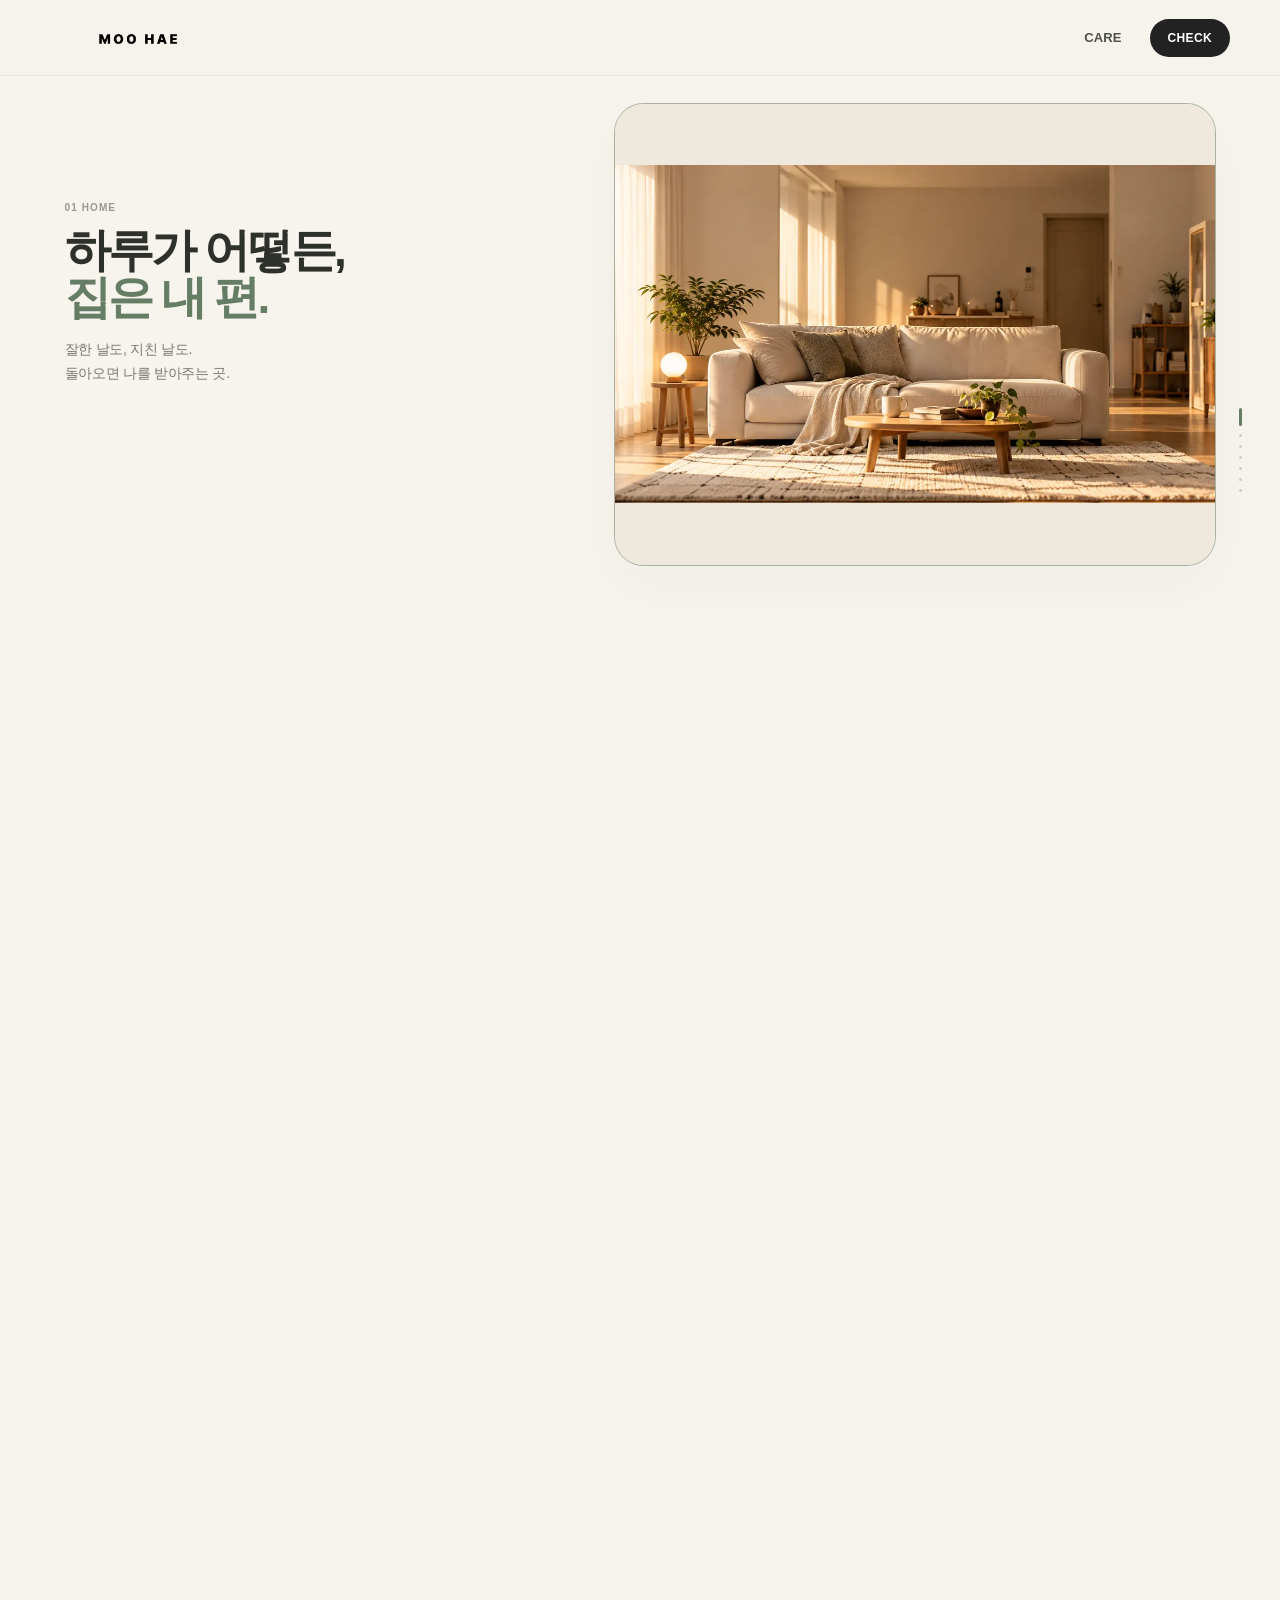
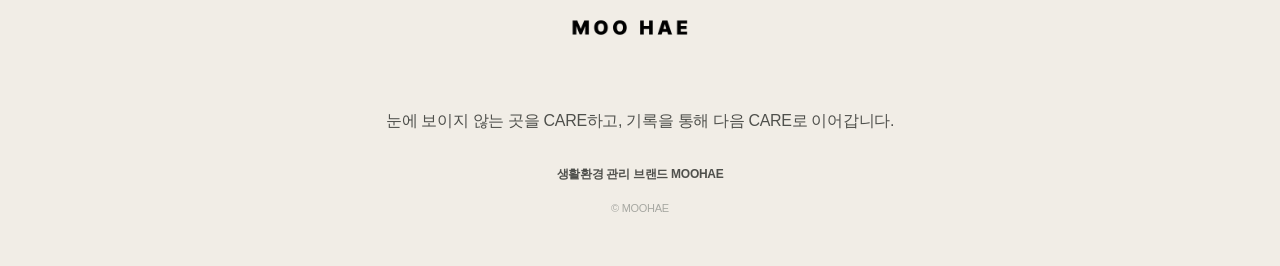
==== commit 975694a2: "s" ====
--- a/index.html
+++ b/index.html
@@ -8,7 +8,7 @@
   <meta http-equiv="Content-Security-Policy" content="default-src 'self'; base-uri 'none'; object-src 'none'; script-src 'self'; style-src 'self'; img-src 'self' data:; font-src 'self'; connect-src 'none'; frame-src 'none'; media-src 'none'; form-action 'self'; upgrade-insecure-requests">
   <meta name="referrer" content="strict-origin-when-cross-origin">
   <link rel="stylesheet" href="./assets/css/site.css?v=20260905-4">
-  <link rel="stylesheet" href="./assets/css/index.css?v=20261002-final-hf">
+  <link rel="stylesheet" href="./assets/css/index.css?v=20261002-mobile-layout-fix2">
 </head>
 <body data-page="home">
   <div id="site-header"></div>
--- a/assets/css/index.css
+++ b/assets/css/index.css
@@ -124,3 +124,57 @@
   .story .copy-state{top:calc(var(--header-height,66px) + 2.2svh)}
   .home-wrap{top:41svh!important;height:45svh!important}
 }
+
+/* ============================================================
+   PRODUCTION MOBILE LAYOUT FIX — 2026-10-02 v2
+   Fixed global header is preserved. Mobile content now reserves
+   a real header-to-copy gap and a safe copy-to-HOME-card gap,
+   including the longest 3-line sections.
+   VISUAL ONLY — no data/backend behavior is changed.
+   ============================================================ */
+@media (max-width:759px){
+  .story .copy-state{
+    top:calc(var(--header-height,66px) + clamp(50px,7.5svh,64px))!important;
+    left:22px;
+    right:28px;
+  }
+
+  .story .copy-state h2{
+    font-size:clamp(34px,10vw,42px);
+    line-height:1.045;
+  }
+
+  .story .copy-state .sub{
+    margin-top:18px;
+    line-height:1.72;
+  }
+
+  .home-wrap{
+    top:calc(var(--header-height,66px) + 51svh)!important;
+    height:34svh!important;
+    min-height:205px;
+    max-height:300px;
+  }
+
+  .home{
+    border-radius:28px!important;
+  }
+
+  .cta{
+    bottom:5.5svh;
+  }
+}
+
+/* Override the old preview-only short-height compression that caused
+   production overlap on phones with browser UI reducing the viewport. */
+@media (max-width:759px) and (max-height:720px){
+  .story .copy-state{
+    top:calc(var(--header-height,66px) + 50px)!important;
+  }
+
+  .home-wrap{
+    top:calc(var(--header-height,66px) + 51svh)!important;
+    height:34svh!important;
+    min-height:205px;
+  }
+}
